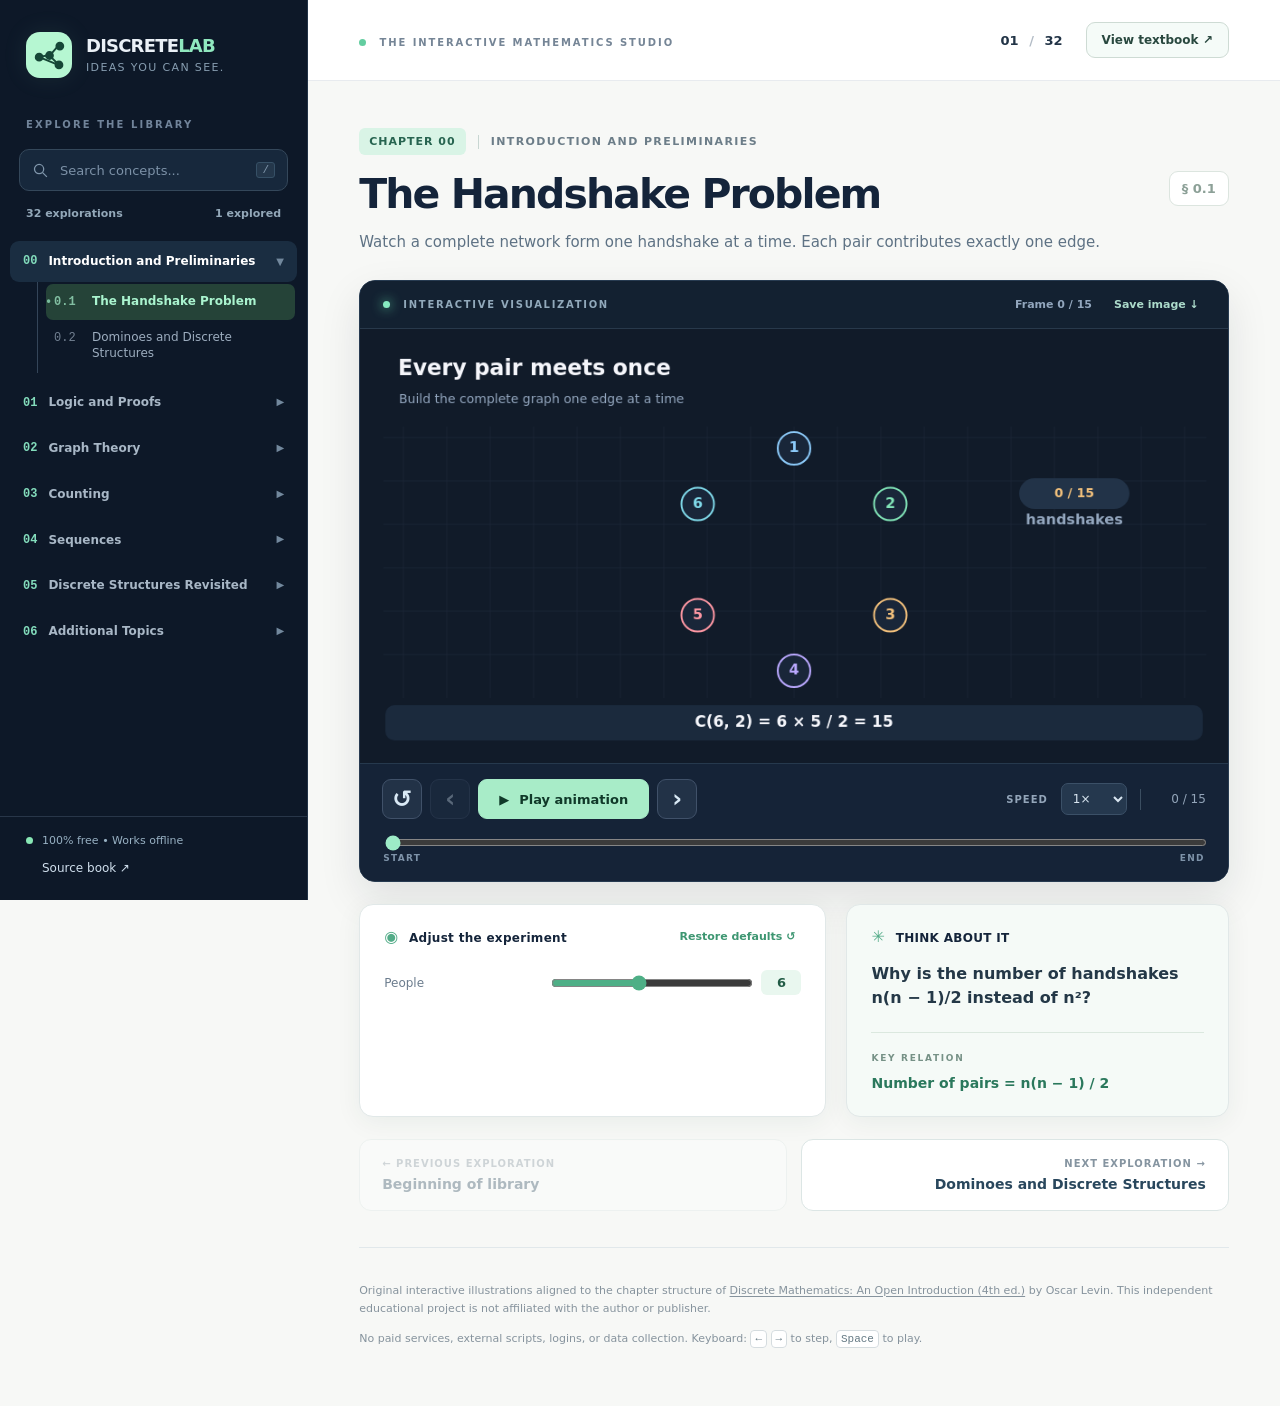
==== index.html @ d6cc2950 "Publish Discrete Visual Lab: index.html" ====
<!doctype html>
<html lang="en">
<head>
  <meta charset="utf-8">
  <meta name="viewport" content="width=device-width, initial-scale=1">
  <meta name="theme-color" content="#0e1a2b">
  <meta name="description" content="Explore 32 original, interactive discrete mathematics visualizations organized across seven chapters. No accounts, ads or subscriptions.">
  <title>Discrete Visual Lab — Interactive Discrete Mathematics</title>
  <link rel="icon" href="favicon.svg" type="image/svg+xml">
  <link rel="stylesheet" href="styles.css">
  <script defer src="data.js"></script>
  <script defer src="visualizations.js"></script>
  <script defer src="app.js"></script>
</head>
<body>
  <div class="shell">
    <aside class="sidebar" id="sidebar" aria-label="Chapter and section navigation">
      <div class="brand">
        <div class="brand-icon" aria-hidden="true"><svg viewBox="0 0 36 36"><circle cx="6" cy="20" r="4"/><circle cx="30" cy="7" r="4"/><circle cx="29" cy="29" r="4"/><circle cx="18" cy="18" r="4"/><path d="M9 19L16 18M20 16L27 8M21 21L27 27M9 21L26 28"/></svg></div>
        <div><div class="brand-main">DISCRETE<span>LAB</span></div><div class="brand-sub">Ideas you can see.</div></div>
      </div>
      <div class="sidebar-overline">EXPLORE THE LIBRARY</div>
      <label class="search-wrap"><span class="visually-hidden">Search animations</span><svg viewBox="0 0 24 24" width="17" height="17" aria-hidden="true"><circle cx="10" cy="10" r="6.5"/><path d="m15 15 6 6"/></svg><input id="search" type="search" placeholder="Search concepts..." autocomplete="off"><kbd>/</kbd></label>
      <div class="sidebar-summary"><span id="sidebarCount">32 explorations</span><span id="visitedCount">0 explored</span></div>
      <nav id="chapters" aria-label="Chapters"></nav>
      <div class="sidebar-footer"><div class="free-dot"></div><span>100% free • Works offline</span><a href="https://discrete.openmathbooks.org/dmoi4/frontmatter.html" target="_blank" rel="noopener noreferrer">Source book ↗</a></div>
    </aside>
    <div class="sidebar-dim" id="sidebarDim" hidden></div>
    <main class="main" id="main">
      <header class="topbar">
        <div class="top-left"><button class="icon-button mobile-menu" id="mobileMenu" type="button" aria-label="Open chapter menu" aria-expanded="false">☰</button><span class="top-label"><span class="tiny-indicator"></span> THE INTERACTIVE MATHEMATICS STUDIO</span></div>
        <div class="top-actions"><span class="counter" id="topCounter">01 <span>/</span> 32</span><a class="top-source" id="bookLink" href="https://discrete.openmathbooks.org/dmoi4/frontmatter.html" target="_blank" rel="noopener noreferrer">View textbook <span aria-hidden="true">↗</span></a></div>
      </header>
      <div class="page-content">
        <div class="intro-kicker"><span class="pill-accent" id="chapterPill">CHAPTER 00</span><span class="kicker-divider"></span><span id="chapterName">FOUNDATIONS</span></div>
        <div class="title-layout"><div><h1 id="lessonTitle">The Handshake Problem</h1><p class="lesson-desc" id="lessonDesc">Watch mathematics come to life.</p></div><div class="lesson-id" id="sectionBadge">§ 0.1</div></div>
        <section class="lab" aria-label="Interactive animation">
          <div class="stage-head"><div class="live-indicator"><span class="live-dot"></span> INTERACTIVE VISUALIZATION</div><div class="stage-meta"><span id="stagePosition">Frame 0 / 15</span><button type="button" class="stage-export" id="exportPng" title="Save the current diagram as a PNG image">Save image ↓</button></div></div>
          <div class="canvas-wrap"><canvas id="labCanvas" width="960" height="480" role="img" aria-label="Animated mathematical visualization">This visualization requires a browser with Canvas support.</canvas></div>
          <div class="transport">
            <div class="player-primary"><button type="button" class="player-btn secondary" id="resetBtn" aria-label="Restart animation" title="Restart">↺</button><button type="button" class="player-btn secondary" id="prevBtn" aria-label="Previous step" title="Previous step">‹</button><button type="button" class="player-btn play" id="playBtn" aria-label="Play animation">▶ <span id="playLabel">Play animation</span></button><button type="button" class="player-btn secondary" id="nextBtn" aria-label="Next step" title="Next step">›</button></div>
            <div class="transport-right"><label for="speed" class="speed-label">SPEED</label><select id="speed" aria-label="Animation speed"><option value="1600">0.5×</option><option value="900" selected>1×</option><option value="450">2×</option><option value="220">4×</option></select><span class="transport-divider"></span><span class="frame-counter" id="frameCounter">0 / 15</span></div>
          </div>
          <div class="timeline-area"><input type="range" id="timeline" min="0" max="15" value="0" step="1" aria-label="Animation frame"><div class="timeline-ends"><span>START</span><span>END</span></div></div>
        </section>
        <div class="below-grid">
          <section class="control-panel" aria-labelledby="controlsTitle"><div class="section-head"><span class="small-heading"><span aria-hidden="true">◉</span> <span id="controlsTitle">Adjust the experiment</span></span><button type="button" id="defaultBtn" class="text-button">Restore defaults ↺</button></div><div id="parameterControls" class="parameter-controls"></div><div id="noControls" class="no-controls" hidden>This exploration uses a fixed example. Use the playback controls to inspect every step.</div></section>
          <section class="insight-panel" aria-labelledby="insightTitle"><div class="section-head"><span class="small-heading" id="insightTitle"><span aria-hidden="true">✳</span> THINK ABOUT IT</span></div><p class="question" id="question">What pattern do you notice?</p><div class="formula-wrap"><span class="formula-label">KEY RELATION</span><p class="formula" id="formula"></p></div></section>
        </div>
        <div class="lesson-nav"><button id="previousLesson" class="lesson-nav-card" type="button"><span>← PREVIOUS EXPLORATION</span><strong id="previousName">—</strong></button><button id="nextLesson" class="lesson-nav-card right" type="button"><span>NEXT EXPLORATION →</span><strong id="nextName">—</strong></button></div>
        <footer class="site-footer"><p>Original interactive illustrations aligned to the chapter structure of <a href="https://discrete.openmathbooks.org/dmoi4/frontmatter.html" target="_blank" rel="noopener noreferrer">Discrete Mathematics: An Open Introduction (4th ed.)</a> by Oscar Levin. This independent educational project is not affiliated with the author or publisher.</p><p>No paid services, external scripts, logins, or data collection. Keyboard: <kbd>←</kbd> <kbd>→</kbd> to step, <kbd>Space</kbd> to play.</p></footer>
      </div>
    </main>
  </div>
  <div class="toast" role="status" aria-live="polite" id="toast"></div>
</body>
</html>
---- styles.css ----
:root{--navy:#0d1828;--navy2:#152337;--paper:#f7f8f6;--ink:#14243a;--muted:#627387;--line:#dce3e8;--mint:#69deb6;--mintdeep:#256b57;--accent:#afeed2;--card:#fff;--sb:308px}
*{box-sizing:border-box}
html{scroll-behavior:smooth}
body{margin:0;color:var(--ink);background:var(--paper);font-family:Inter,ui-sans-serif,system-ui,-apple-system,BlinkMacSystemFont,"Segoe UI",sans-serif;-webkit-font-smoothing:antialiased}
button,input,select{font:inherit}button{cursor:pointer}a{color:inherit}button:focus-visible,a:focus-visible,input:focus-visible,select:focus-visible{outline:3px solid #68b9ef;outline-offset:3px}
.visually-hidden{position:absolute;clip:rect(0,0,0,0);height:1px;width:1px;overflow:hidden;white-space:nowrap}
.shell{min-height:100vh}
.sidebar{position:fixed;z-index:20;inset:0 auto 0 0;width:var(--sb);background:var(--navy);color:#eaf0f6;display:flex;flex-direction:column;border-right:1px solid #223347}
.brand{display:flex;align-items:center;gap:14px;padding:32px 26px 32px}
.brand-icon{background:#b6f7d2;border-radius:14px;width:46px;height:46px;display:grid;place-items:center;box-shadow:0 0 26px #8bd9aa18}
.brand-icon svg{width:31px;fill:#164737;stroke:#164737;stroke-width:2.2;stroke-linecap:round}
.brand-main{font-size:18px;font-weight:850;letter-spacing:-.8px;line-height:1.1}.brand-main span{color:#90e8bf}.brand-sub{font-size:11px;letter-spacing:1.35px;text-transform:uppercase;color:#879db0;margin-top:6px}
.sidebar-overline{padding:9px 26px;color:#71849a;letter-spacing:2.1px;font-size:10px;font-weight:800}
.search-wrap{margin:10px 19px 15px;min-height:42px;border:1px solid #34475a;background:#17283c;border-radius:10px;display:flex;align-items:center;gap:9px;padding:0 12px;color:#8197ac}
.search-wrap svg{fill:none;stroke:currentColor;stroke-width:1.8;flex:none}.search-wrap input{background:transparent;border:0;color:white;min-width:0;width:100%;font-size:13px;outline:0}.search-wrap input::placeholder{color:#7c91a7}.search-wrap kbd{background:#24374b;border:1px solid #365066;border-radius:3px;font-size:11px;padding:1px 5px}
.sidebar-summary{padding:1px 26px 16px;font-size:11px;font-weight:650;color:#93a8b9;display:flex;justify-content:space-between}
#chapters{flex:1;overflow-y:auto;min-height:0;padding:3px 10px 24px;scrollbar-width:thin;scrollbar-color:#425368 transparent}
.chapter-nav{margin:2px 0 5px}.chapter-toggle{display:flex;gap:11px;align-items:center;width:100%;background:none;color:#a8b7c6;border:0;text-align:left;padding:12px 13px;border-radius:9px;font-weight:670;font-size:12px;transition:background .2s}
.chapter-toggle:hover,.chapter-toggle.active{background:#1a2d41;color:white}.chapter-index{font-family:ui-monospace,SFMono-Regular,Menlo,Consolas,monospace;color:#83dcbc;font-size:12px;font-weight:750}
.chapter-name{flex:1;line-height:1.4}.chapter-chevron{color:#72889d;font-size:10px;transform:rotate(-90deg);transition:transform .2s}.chapter-nav.expanded .chapter-chevron{transform:rotate(0deg)}
.section-links{display:none;margin:0 2px 9px 27px;padding:2px 0 2px 8px;border-left:1px solid #344559}.chapter-nav.expanded .section-links{display:block}
.section-link{display:flex;align-items:baseline;gap:11px;width:100%;padding:9px 8px;color:#9dadbf;border:0;background:none;text-align:left;border-radius:7px;font-size:12px;line-height:1.4;transition:background .15s,color .15s}.section-link:hover{background:#172d40;color:white}.section-link.current{background:#254338;color:#aaf4cf;font-weight:700}.section-num{flex:none;min-width:27px;opacity:.7;font-family:ui-monospace,monospace}.section-link.visited .section-num:before{content:'•';color:#9cf0c9;position:absolute;transform:translate(-9px,0)}
.search-empty{padding:16px;color:#8fa6b8;font-size:13px}
.sidebar-footer{padding:17px 26px 25px;border-top:1px solid #283649;display:grid;grid-template-columns:8px auto;gap:7px 8px;color:#98b1c3;font-size:11px}.free-dot{height:7px;width:7px;border-radius:50%;background:#88e7b5;align-self:center}.sidebar-footer a{grid-column:2;color:#d0dfed;font-size:12px;text-decoration:none;margin-top:7px}.sidebar-footer a:hover{text-decoration:underline}
.main{margin-left:var(--sb);min-height:100vh}.topbar{height:81px;background:#fff;border-bottom:1px solid #e8ebef;padding:0 clamp(26px,4vw,65px);display:flex;justify-content:space-between;align-items:center;gap:18px}.top-label{color:#758596;font-weight:790;letter-spacing:1.9px;font-size:10px;white-space:nowrap}.tiny-indicator{display:inline-block;width:7px;height:7px;border-radius:50%;background:#63cda0;margin-right:8px}.top-actions{display:flex;align-items:center;gap:23px}.counter{font-size:13px;font-weight:800;color:#223447;font-variant-numeric:tabular-nums}.counter span{color:#b3bcc6;margin:0 6px}.top-source{color:#29483f;border:1px solid #cedbd4;background:#f5fbf8;border-radius:9px;padding:10px 15px;font-weight:650;font-size:12px;text-decoration:none;white-space:nowrap}.top-source:hover{background:#e4f7eb}.mobile-menu{display:none}
.page-content{max-width:1360px;margin:auto;padding:47px clamp(26px,4vw,65px) 46px}.intro-kicker{display:flex;align-items:center;gap:12px;color:#6c7d88;font-size:11px;font-weight:770;letter-spacing:1.4px;text-transform:uppercase}.pill-accent{background:#d9f4e6;color:#276450;border-radius:6px;padding:7px 10px;letter-spacing:1px}.kicker-divider{height:14px;width:1px;background:#c8d6d2}.title-layout{display:flex;align-items:flex-start;justify-content:space-between;gap:10px;margin-top:16px;margin-bottom:26px}h1{font-size:clamp(29px,3.2vw,49px);letter-spacing:-1.9px;line-height:1.14;margin:0 0 12px;font-weight:830}.lesson-desc{color:#5e7284;margin:0;line-height:1.65;font-size:15px;max-width:790px}.lesson-id{color:#8ca097;border:1px solid #dce5df;background:white;padding:9px 12px;border-radius:9px;white-space:nowrap;font-weight:750;font-size:13px}
.lab{background:#111b29;border-radius:16px;box-shadow:0 16px 42px #10192c1a;overflow:hidden;border:1px solid #273b51}.stage-head{height:48px;padding:0 23px;display:flex;justify-content:space-between;align-items:center;background:#132131;border-bottom:1px solid #28394b}.live-indicator{color:#91a9bb;font-weight:780;font-size:10px;letter-spacing:1.7px}.live-dot{display:inline-block;background:#86eac0;width:7px;height:7px;border-radius:100%;margin-right:8px;box-shadow:0 0 12px #68e3b2}.stage-meta{display:flex;align-items:center;gap:16px;color:#92a6bd;font-size:11px;font-weight:680}.stage-export{color:#acdbcb;background:transparent;border:0;padding:6px}.stage-export:hover{color:white}.canvas-wrap{background:#111b29;position:relative;aspect-ratio:2/1;min-height:220px}.canvas-wrap canvas{display:block;width:100%;height:100%;object-fit:contain}
.transport{background:#152337;border-top:1px solid #26394d;display:flex;align-items:center;justify-content:space-between;gap:12px;padding:15px 22px 9px}.player-primary{display:flex;align-items:center;gap:8px}.player-btn{border:1px solid #405169;background:#223247;color:#d9e9f5;border-radius:9px;display:inline-flex;justify-content:center;align-items:center;font-weight:750;transition:background .15s;white-space:nowrap}.player-btn.secondary{font-size:24px;width:40px;height:40px}.player-btn.secondary:hover{background:#324963}.player-btn:disabled{opacity:.35;cursor:not-allowed}.player-btn.play{height:40px;padding:0 20px;background:#a8ecc8;color:#103929;border-color:#a8ecc8;font-size:13px;gap:10px}.player-btn.play:hover{background:#cbfadd}.transport-right{display:flex;align-items:center;gap:13px;color:#93a5b9}.speed-label{font-size:10px;font-weight:800;letter-spacing:1px}.transport-right select{background:#25384e;color:#d8e5f0;border:1px solid #3b5067;border-radius:7px;padding:7px;font-size:12px}.transport-divider{width:1px;height:21px;background:#3b4e61}.frame-counter{min-width:52px;text-align:right;font-size:12px;font-variant-numeric:tabular-nums}
.timeline-area{background:#152337;padding:9px 23px 18px}.timeline-area input{width:100%;height:7px;display:block;accent-color:#9debc7;cursor:pointer}.timeline-ends{display:flex;justify-content:space-between;color:#7e93a9;font-weight:800;letter-spacing:1.3px;font-size:9px;margin-top:7px}
.below-grid{display:grid;grid-template-columns:minmax(0,1.1fr) minmax(290px,.9fr);gap:20px;margin-top:22px}.control-panel,.insight-panel{border:1px solid #e1e8e8;border-radius:14px;background:white;padding:22px 24px;min-height:196px;box-shadow:0 5px 26px #173b2810}.section-head{display:flex;align-items:center;justify-content:space-between;gap:12px;margin-bottom:24px}.small-heading{font-size:12px;font-weight:800;letter-spacing:.3px}.small-heading>span:first-child{color:#53ac88;margin-right:6px;font-size:16px}.text-button{border:0;background:transparent;color:#3d9671;font-size:11px;font-weight:750;white-space:nowrap}.text-button:hover{text-decoration:underline}.parameter-controls{display:grid;gap:14px}.param-row{display:grid;grid-template-columns:155px minmax(0,1fr) 40px;align-items:center;gap:10px;font-size:12px;color:#6b7c8d}.param-row input{width:100%;accent-color:#4eaf86;cursor:pointer}.param-value{font-size:13px;text-align:center;font-weight:800;color:#215b45;background:#e9f7ef;border-radius:6px;padding:5px 4px;font-variant-numeric:tabular-nums}.no-controls{font-size:13px;color:#667d90;line-height:1.7}.insight-panel{background:#f5faf7}.insight-panel .section-head{margin-bottom:16px}.question{font-size:16px;font-weight:680;color:#243847;line-height:1.48;margin:0 0 22px}.formula-wrap{border-top:1px solid #dbe8df;padding-top:13px}.formula-label{font-size:9px;letter-spacing:1.7px;color:#769186;font-weight:800}.formula{font-size:14px;color:#2a785c;font-weight:760;margin:8px 0 0;line-height:1.5;overflow-wrap:anywhere}
.lesson-nav{display:flex;justify-content:space-between;gap:14px;margin-top:22px}.lesson-nav-card{flex:1;min-width:0;border:1px solid #dce6e5;background:white;border-radius:12px;text-align:left;padding:18px 22px;display:flex;flex-direction:column;gap:7px}.lesson-nav-card:hover{border-color:#8ecbad;background:#f6fcf9}.lesson-nav-card.right{text-align:right;align-items:flex-end}.lesson-nav-card span{color:#8594a0;letter-spacing:1px;font-weight:760;font-size:10px}.lesson-nav-card strong{color:#29475d;font-size:14px}.lesson-nav-card:disabled{opacity:.35;cursor:default}
.site-footer{border-top:1px solid #e1e8eb;margin-top:36px;padding-top:23px;font-size:11px;color:#86939d;line-height:1.7}.site-footer a{text-underline-offset:2px}.site-footer kbd{border:1px solid #d5dcdf;border-radius:4px;background:white;padding:2px 4px;color:#657a84}
.toast{position:fixed;z-index:200;bottom:23px;right:23px;background:#143a30;color:#f5fff8;padding:13px 19px;border-radius:10px;font-size:13px;box-shadow:0 10px 38px #08172544;transform:translateY(80px);opacity:0;pointer-events:none;transition:transform .2s,opacity .2s}.toast.show{transform:translateY(0);opacity:1}
@media(max-width:1150px){:root{--sb:275px}.page-content{padding-left:27px;padding-right:27px}.below-grid{grid-template-columns:1fr}.param-row{grid-template-columns:170px minmax(0,1fr) 44px}}
@media(max-width:820px){.sidebar{width:min(316px,86vw);transform:translateX(-102%);transition:transform .2s;box-shadow:12px 0 50px #07132633}.sidebar.open{transform:translateX(0)}.sidebar-dim:not([hidden]){display:block;position:fixed;inset:0;background:#07132688;z-index:19}.main{margin-left:0}.mobile-menu{display:inline-flex;background:white;border:1px solid #d5e1dc;border-radius:7px;align-items:center;justify-content:center;min-width:36px;min-height:36px;font-size:18px}.top-left{display:flex;align-items:center;gap:14px}.topbar{height:68px;padding:0 24px}.page-content{padding-top:35px}.top-label{font-size:9px}}
@media(max-width:560px){.top-label{display:none}.topbar{padding:0 18px}.top-actions{gap:9px}.top-source{font-size:11px;padding:8px 9px}.page-content{padding:26px 13px}.lesson-id{font-size:11px}.title-layout{margin-bottom:20px}h1{letter-spacing:-1.15px;font-size:32px}.lesson-desc{font-size:13px}.lab{border-radius:10px}.stage-head{padding:0 11px}.live-indicator{font-size:8px;letter-spacing:.7px}.stage-meta{gap:3px;font-size:9px}.stage-export{font-size:9px}.canvas-wrap{min-height:0}.transport{padding:11px;flex-wrap:wrap}.player-primary{gap:5px}.player-btn.secondary{width:36px;height:36px}.player-btn.play{height:36px;padding:0 9px;font-size:11px}.transport-right{gap:6px}.speed-label{display:none}.transport-divider{display:none}.timeline-area{padding:8px 14px 16px}.below-grid{gap:13px;margin-top:15px}.control-panel,.insight-panel{padding:18px;min-height:0}.param-row{grid-template-columns:112px minmax(0,1fr) 40px;gap:7px;font-size:11px}.lesson-nav-card{padding:14px}.lesson-nav-card strong{font-size:11px}.site-footer{margin-top:25px}.toast{left:14px;right:14px}}
@media(prefers-reduced-motion:reduce){html{scroll-behavior:auto}*,*:before,*:after{transition:none!important}}
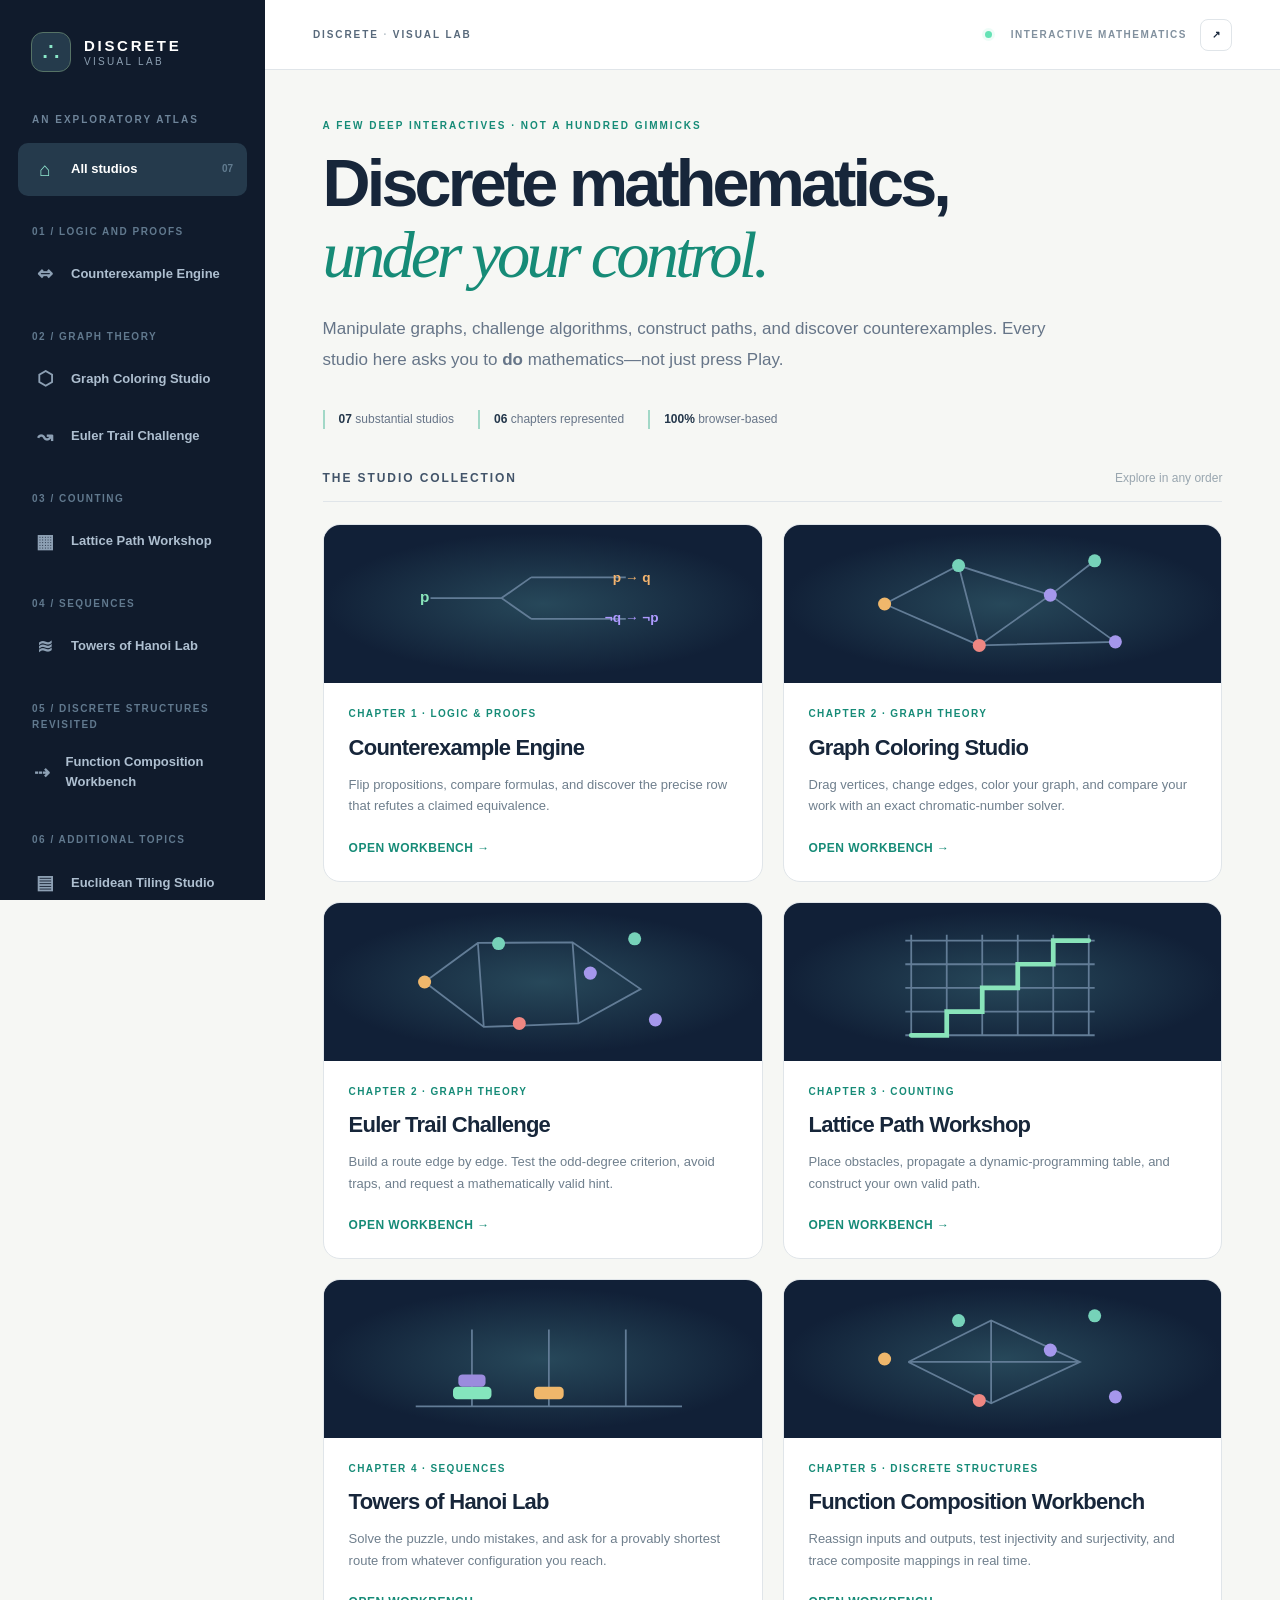
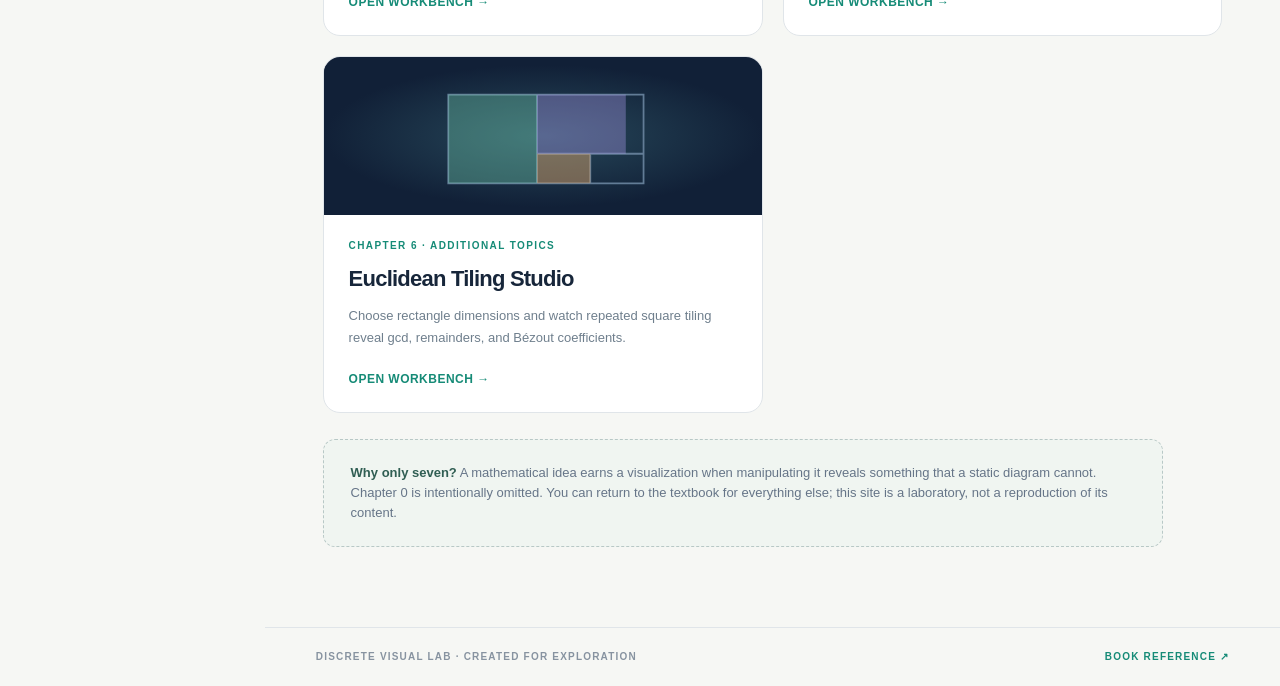
==== commit d4bd56c7: "Redesign Discrete Visual Lab: index.html" ====
--- a/index.html
+++ b/index.html
@@ -1,57 +1,28 @@
 <!doctype html>
 <html lang="en">
 <head>
-  <meta charset="utf-8">
-  <meta name="viewport" content="width=device-width, initial-scale=1">
-  <meta name="theme-color" content="#0e1a2b">
-  <meta name="description" content="Explore 32 original, interactive discrete mathematics visualizations organized across seven chapters. No accounts, ads or subscriptions.">
-  <title>Discrete Visual Lab — Interactive Discrete Mathematics</title>
-  <link rel="icon" href="favicon.svg" type="image/svg+xml">
-  <link rel="stylesheet" href="styles.css">
-  <script defer src="data.js"></script>
-  <script defer src="visualizations.js"></script>
-  <script defer src="app.js"></script>
+<meta charset="utf-8">
+<meta name="viewport" content="width=device-width,initial-scale=1">
+<meta name="theme-color" content="#0e1626">
+<meta name="description" content="Seven genuinely interactive discrete mathematics studios: explore, manipulate, test conjectures, and solve mathematical challenges.">
+<title>Discrete Visual Lab · Interactive Mathematical Studios</title>
+<link rel="stylesheet" href="styles.css">
 </head>
 <body>
-  <div class="shell">
-    <aside class="sidebar" id="sidebar" aria-label="Chapter and section navigation">
-      <div class="brand">
-        <div class="brand-icon" aria-hidden="true"><svg viewBox="0 0 36 36"><circle cx="6" cy="20" r="4"/><circle cx="30" cy="7" r="4"/><circle cx="29" cy="29" r="4"/><circle cx="18" cy="18" r="4"/><path d="M9 19L16 18M20 16L27 8M21 21L27 27M9 21L26 28"/></svg></div>
-        <div><div class="brand-main">DISCRETE<span>LAB</span></div><div class="brand-sub">Ideas you can see.</div></div>
-      </div>
-      <div class="sidebar-overline">EXPLORE THE LIBRARY</div>
-      <label class="search-wrap"><span class="visually-hidden">Search animations</span><svg viewBox="0 0 24 24" width="17" height="17" aria-hidden="true"><circle cx="10" cy="10" r="6.5"/><path d="m15 15 6 6"/></svg><input id="search" type="search" placeholder="Search concepts..." autocomplete="off"><kbd>/</kbd></label>
-      <div class="sidebar-summary"><span id="sidebarCount">32 explorations</span><span id="visitedCount">0 explored</span></div>
-      <nav id="chapters" aria-label="Chapters"></nav>
-      <div class="sidebar-footer"><div class="free-dot"></div><span>100% free • Works offline</span><a href="https://discrete.openmathbooks.org/dmoi4/frontmatter.html" target="_blank" rel="noopener noreferrer">Source book ↗</a></div>
-    </aside>
-    <div class="sidebar-dim" id="sidebarDim" hidden></div>
-    <main class="main" id="main">
-      <header class="topbar">
-        <div class="top-left"><button class="icon-button mobile-menu" id="mobileMenu" type="button" aria-label="Open chapter menu" aria-expanded="false">☰</button><span class="top-label"><span class="tiny-indicator"></span> THE INTERACTIVE MATHEMATICS STUDIO</span></div>
-        <div class="top-actions"><span class="counter" id="topCounter">01 <span>/</span> 32</span><a class="top-source" id="bookLink" href="https://discrete.openmathbooks.org/dmoi4/frontmatter.html" target="_blank" rel="noopener noreferrer">View textbook <span aria-hidden="true">↗</span></a></div>
-      </header>
-      <div class="page-content">
-        <div class="intro-kicker"><span class="pill-accent" id="chapterPill">CHAPTER 00</span><span class="kicker-divider"></span><span id="chapterName">FOUNDATIONS</span></div>
-        <div class="title-layout"><div><h1 id="lessonTitle">The Handshake Problem</h1><p class="lesson-desc" id="lessonDesc">Watch mathematics come to life.</p></div><div class="lesson-id" id="sectionBadge">§ 0.1</div></div>
-        <section class="lab" aria-label="Interactive animation">
-          <div class="stage-head"><div class="live-indicator"><span class="live-dot"></span> INTERACTIVE VISUALIZATION</div><div class="stage-meta"><span id="stagePosition">Frame 0 / 15</span><button type="button" class="stage-export" id="exportPng" title="Save the current diagram as a PNG image">Save image ↓</button></div></div>
-          <div class="canvas-wrap"><canvas id="labCanvas" width="960" height="480" role="img" aria-label="Animated mathematical visualization">This visualization requires a browser with Canvas support.</canvas></div>
-          <div class="transport">
-            <div class="player-primary"><button type="button" class="player-btn secondary" id="resetBtn" aria-label="Restart animation" title="Restart">↺</button><button type="button" class="player-btn secondary" id="prevBtn" aria-label="Previous step" title="Previous step">‹</button><button type="button" class="player-btn play" id="playBtn" aria-label="Play animation">▶ <span id="playLabel">Play animation</span></button><button type="button" class="player-btn secondary" id="nextBtn" aria-label="Next step" title="Next step">›</button></div>
-            <div class="transport-right"><label for="speed" class="speed-label">SPEED</label><select id="speed" aria-label="Animation speed"><option value="1600">0.5×</option><option value="900" selected>1×</option><option value="450">2×</option><option value="220">4×</option></select><span class="transport-divider"></span><span class="frame-counter" id="frameCounter">0 / 15</span></div>
-          </div>
-          <div class="timeline-area"><input type="range" id="timeline" min="0" max="15" value="0" step="1" aria-label="Animation frame"><div class="timeline-ends"><span>START</span><span>END</span></div></div>
-        </section>
-        <div class="below-grid">
-          <section class="control-panel" aria-labelledby="controlsTitle"><div class="section-head"><span class="small-heading"><span aria-hidden="true">◉</span> <span id="controlsTitle">Adjust the experiment</span></span><button type="button" id="defaultBtn" class="text-button">Restore defaults ↺</button></div><div id="parameterControls" class="parameter-controls"></div><div id="noControls" class="no-controls" hidden>This exploration uses a fixed example. Use the playback controls to inspect every step.</div></section>
-          <section class="insight-panel" aria-labelledby="insightTitle"><div class="section-head"><span class="small-heading" id="insightTitle"><span aria-hidden="true">✳</span> THINK ABOUT IT</span></div><p class="question" id="question">What pattern do you notice?</p><div class="formula-wrap"><span class="formula-label">KEY RELATION</span><p class="formula" id="formula"></p></div></section>
-        </div>
-        <div class="lesson-nav"><button id="previousLesson" class="lesson-nav-card" type="button"><span>← PREVIOUS EXPLORATION</span><strong id="previousName">—</strong></button><button id="nextLesson" class="lesson-nav-card right" type="button"><span>NEXT EXPLORATION →</span><strong id="nextName">—</strong></button></div>
-        <footer class="site-footer"><p>Original interactive illustrations aligned to the chapter structure of <a href="https://discrete.openmathbooks.org/dmoi4/frontmatter.html" target="_blank" rel="noopener noreferrer">Discrete Mathematics: An Open Introduction (4th ed.)</a> by Oscar Levin. This independent educational project is not affiliated with the author or publisher.</p><p>No paid services, external scripts, logins, or data collection. Keyboard: <kbd>←</kbd> <kbd>→</kbd> to step, <kbd>Space</kbd> to play.</p></footer>
-      </div>
-    </main>
+<div class="shell">
+  <aside class="sidebar" id="sidebar">
+    <a class="brand" href="#home" aria-label="Discrete Visual Lab home"><span class="brand-mark">∴</span><span><strong>DISCRETE</strong><small>VISUAL LAB</small></span></a>
+    <div class="side-overline">AN EXPLORATORY ATLAS</div>
+    <nav id="navigation" aria-label="Mathematics studios"></nav>
+    <div class="sidebar-bottom"><span class="status-pip"></span> No accounts. No libraries. Free forever.<p>Concepts aligned with <a href="https://discrete.openmathbooks.org/dmoi4/frontmatter.html" target="_blank" rel="noopener">Discrete Mathematics: An Open Introduction</a>, 4th ed., by Oscar Levin.</p></div>
+  </aside>
+  <div class="shade" id="shade"></div>
+  <div class="main-wrap">
+    <header class="topbar"><button class="mobile-toggle" id="mobileToggle" aria-label="Open navigation">☰</button><span class="topbar-brand">DISCRETE <span>·</span> VISUAL LAB</span><span class="topbar-right"><span class="live-dot"></span> INTERACTIVE MATHEMATICS <button class="icon-button" id="homeBtn" title="All studios" aria-label="All studios">↗</button></span></header>
+    <main id="content" tabindex="-1"></main>
+    <footer class="footer"><span>DISCRETE VISUAL LAB · CREATED FOR EXPLORATION</span><a href="https://discrete.openmathbooks.org/dmoi4/frontmatter.html" target="_blank" rel="noopener">BOOK REFERENCE ↗</a></footer>
   </div>
-  <div class="toast" role="status" aria-live="polite" id="toast"></div>
+</div>
+<script defer src="app.js"></script>
 </body>
 </html>
--- a/styles.css
+++ b/styles.css
@@ -1,40 +1,2 @@
-
-:root{--navy:#0d1828;--navy2:#152337;--paper:#f7f8f6;--ink:#14243a;--muted:#627387;--line:#dce3e8;--mint:#69deb6;--mintdeep:#256b57;--accent:#afeed2;--card:#fff;--sb:308px}
-*{box-sizing:border-box}
-html{scroll-behavior:smooth}
-body{margin:0;color:var(--ink);background:var(--paper);font-family:Inter,ui-sans-serif,system-ui,-apple-system,BlinkMacSystemFont,"Segoe UI",sans-serif;-webkit-font-smoothing:antialiased}
-button,input,select{font:inherit}button{cursor:pointer}a{color:inherit}button:focus-visible,a:focus-visible,input:focus-visible,select:focus-visible{outline:3px solid #68b9ef;outline-offset:3px}
-.visually-hidden{position:absolute;clip:rect(0,0,0,0);height:1px;width:1px;overflow:hidden;white-space:nowrap}
-.shell{min-height:100vh}
-.sidebar{position:fixed;z-index:20;inset:0 auto 0 0;width:var(--sb);background:var(--navy);color:#eaf0f6;display:flex;flex-direction:column;border-right:1px solid #223347}
-.brand{display:flex;align-items:center;gap:14px;padding:32px 26px 32px}
-.brand-icon{background:#b6f7d2;border-radius:14px;width:46px;height:46px;display:grid;place-items:center;box-shadow:0 0 26px #8bd9aa18}
-.brand-icon svg{width:31px;fill:#164737;stroke:#164737;stroke-width:2.2;stroke-linecap:round}
-.brand-main{font-size:18px;font-weight:850;letter-spacing:-.8px;line-height:1.1}.brand-main span{color:#90e8bf}.brand-sub{font-size:11px;letter-spacing:1.35px;text-transform:uppercase;color:#879db0;margin-top:6px}
-.sidebar-overline{padding:9px 26px;color:#71849a;letter-spacing:2.1px;font-size:10px;font-weight:800}
-.search-wrap{margin:10px 19px 15px;min-height:42px;border:1px solid #34475a;background:#17283c;border-radius:10px;display:flex;align-items:center;gap:9px;padding:0 12px;color:#8197ac}
-.search-wrap svg{fill:none;stroke:currentColor;stroke-width:1.8;flex:none}.search-wrap input{background:transparent;border:0;color:white;min-width:0;width:100%;font-size:13px;outline:0}.search-wrap input::placeholder{color:#7c91a7}.search-wrap kbd{background:#24374b;border:1px solid #365066;border-radius:3px;font-size:11px;padding:1px 5px}
-.sidebar-summary{padding:1px 26px 16px;font-size:11px;font-weight:650;color:#93a8b9;display:flex;justify-content:space-between}
-#chapters{flex:1;overflow-y:auto;min-height:0;padding:3px 10px 24px;scrollbar-width:thin;scrollbar-color:#425368 transparent}
-.chapter-nav{margin:2px 0 5px}.chapter-toggle{display:flex;gap:11px;align-items:center;width:100%;background:none;color:#a8b7c6;border:0;text-align:left;padding:12px 13px;border-radius:9px;font-weight:670;font-size:12px;transition:background .2s}
-.chapter-toggle:hover,.chapter-toggle.active{background:#1a2d41;color:white}.chapter-index{font-family:ui-monospace,SFMono-Regular,Menlo,Consolas,monospace;color:#83dcbc;font-size:12px;font-weight:750}
-.chapter-name{flex:1;line-height:1.4}.chapter-chevron{color:#72889d;font-size:10px;transform:rotate(-90deg);transition:transform .2s}.chapter-nav.expanded .chapter-chevron{transform:rotate(0deg)}
-.section-links{display:none;margin:0 2px 9px 27px;padding:2px 0 2px 8px;border-left:1px solid #344559}.chapter-nav.expanded .section-links{display:block}
-.section-link{display:flex;align-items:baseline;gap:11px;width:100%;padding:9px 8px;color:#9dadbf;border:0;background:none;text-align:left;border-radius:7px;font-size:12px;line-height:1.4;transition:background .15s,color .15s}.section-link:hover{background:#172d40;color:white}.section-link.current{background:#254338;color:#aaf4cf;font-weight:700}.section-num{flex:none;min-width:27px;opacity:.7;font-family:ui-monospace,monospace}.section-link.visited .section-num:before{content:'•';color:#9cf0c9;position:absolute;transform:translate(-9px,0)}
-.search-empty{padding:16px;color:#8fa6b8;font-size:13px}
-.sidebar-footer{padding:17px 26px 25px;border-top:1px solid #283649;display:grid;grid-template-columns:8px auto;gap:7px 8px;color:#98b1c3;font-size:11px}.free-dot{height:7px;width:7px;border-radius:50%;background:#88e7b5;align-self:center}.sidebar-footer a{grid-column:2;color:#d0dfed;font-size:12px;text-decoration:none;margin-top:7px}.sidebar-footer a:hover{text-decoration:underline}
-.main{margin-left:var(--sb);min-height:100vh}.topbar{height:81px;background:#fff;border-bottom:1px solid #e8ebef;padding:0 clamp(26px,4vw,65px);display:flex;justify-content:space-between;align-items:center;gap:18px}.top-label{color:#758596;font-weight:790;letter-spacing:1.9px;font-size:10px;white-space:nowrap}.tiny-indicator{display:inline-block;width:7px;height:7px;border-radius:50%;background:#63cda0;margin-right:8px}.top-actions{display:flex;align-items:center;gap:23px}.counter{font-size:13px;font-weight:800;color:#223447;font-variant-numeric:tabular-nums}.counter span{color:#b3bcc6;margin:0 6px}.top-source{color:#29483f;border:1px solid #cedbd4;background:#f5fbf8;border-radius:9px;padding:10px 15px;font-weight:650;font-size:12px;text-decoration:none;white-space:nowrap}.top-source:hover{background:#e4f7eb}.mobile-menu{display:none}
-.page-content{max-width:1360px;margin:auto;padding:47px clamp(26px,4vw,65px) 46px}.intro-kicker{display:flex;align-items:center;gap:12px;color:#6c7d88;font-size:11px;font-weight:770;letter-spacing:1.4px;text-transform:uppercase}.pill-accent{background:#d9f4e6;color:#276450;border-radius:6px;padding:7px 10px;letter-spacing:1px}.kicker-divider{height:14px;width:1px;background:#c8d6d2}.title-layout{display:flex;align-items:flex-start;justify-content:space-between;gap:10px;margin-top:16px;margin-bottom:26px}h1{font-size:clamp(29px,3.2vw,49px);letter-spacing:-1.9px;line-height:1.14;margin:0 0 12px;font-weight:830}.lesson-desc{color:#5e7284;margin:0;line-height:1.65;font-size:15px;max-width:790px}.lesson-id{color:#8ca097;border:1px solid #dce5df;background:white;padding:9px 12px;border-radius:9px;white-space:nowrap;font-weight:750;font-size:13px}
-.lab{background:#111b29;border-radius:16px;box-shadow:0 16px 42px #10192c1a;overflow:hidden;border:1px solid #273b51}.stage-head{height:48px;padding:0 23px;display:flex;justify-content:space-between;align-items:center;background:#132131;border-bottom:1px solid #28394b}.live-indicator{color:#91a9bb;font-weight:780;font-size:10px;letter-spacing:1.7px}.live-dot{display:inline-block;background:#86eac0;width:7px;height:7px;border-radius:100%;margin-right:8px;box-shadow:0 0 12px #68e3b2}.stage-meta{display:flex;align-items:center;gap:16px;color:#92a6bd;font-size:11px;font-weight:680}.stage-export{color:#acdbcb;background:transparent;border:0;padding:6px}.stage-export:hover{color:white}.canvas-wrap{background:#111b29;position:relative;aspect-ratio:2/1;min-height:220px}.canvas-wrap canvas{display:block;width:100%;height:100%;object-fit:contain}
-.transport{background:#152337;border-top:1px solid #26394d;display:flex;align-items:center;justify-content:space-between;gap:12px;padding:15px 22px 9px}.player-primary{display:flex;align-items:center;gap:8px}.player-btn{border:1px solid #405169;background:#223247;color:#d9e9f5;border-radius:9px;display:inline-flex;justify-content:center;align-items:center;font-weight:750;transition:background .15s;white-space:nowrap}.player-btn.secondary{font-size:24px;width:40px;height:40px}.player-btn.secondary:hover{background:#324963}.player-btn:disabled{opacity:.35;cursor:not-allowed}.player-btn.play{height:40px;padding:0 20px;background:#a8ecc8;color:#103929;border-color:#a8ecc8;font-size:13px;gap:10px}.player-btn.play:hover{background:#cbfadd}.transport-right{display:flex;align-items:center;gap:13px;color:#93a5b9}.speed-label{font-size:10px;font-weight:800;letter-spacing:1px}.transport-right select{background:#25384e;color:#d8e5f0;border:1px solid #3b5067;border-radius:7px;padding:7px;font-size:12px}.transport-divider{width:1px;height:21px;background:#3b4e61}.frame-counter{min-width:52px;text-align:right;font-size:12px;font-variant-numeric:tabular-nums}
-.timeline-area{background:#152337;padding:9px 23px 18px}.timeline-area input{width:100%;height:7px;display:block;accent-color:#9debc7;cursor:pointer}.timeline-ends{display:flex;justify-content:space-between;color:#7e93a9;font-weight:800;letter-spacing:1.3px;font-size:9px;margin-top:7px}
-.below-grid{display:grid;grid-template-columns:minmax(0,1.1fr) minmax(290px,.9fr);gap:20px;margin-top:22px}.control-panel,.insight-panel{border:1px solid #e1e8e8;border-radius:14px;background:white;padding:22px 24px;min-height:196px;box-shadow:0 5px 26px #173b2810}.section-head{display:flex;align-items:center;justify-content:space-between;gap:12px;margin-bottom:24px}.small-heading{font-size:12px;font-weight:800;letter-spacing:.3px}.small-heading>span:first-child{color:#53ac88;margin-right:6px;font-size:16px}.text-button{border:0;background:transparent;color:#3d9671;font-size:11px;font-weight:750;white-space:nowrap}.text-button:hover{text-decoration:underline}.parameter-controls{display:grid;gap:14px}.param-row{display:grid;grid-template-columns:155px minmax(0,1fr) 40px;align-items:center;gap:10px;font-size:12px;color:#6b7c8d}.param-row input{width:100%;accent-color:#4eaf86;cursor:pointer}.param-value{font-size:13px;text-align:center;font-weight:800;color:#215b45;background:#e9f7ef;border-radius:6px;padding:5px 4px;font-variant-numeric:tabular-nums}.no-controls{font-size:13px;color:#667d90;line-height:1.7}.insight-panel{background:#f5faf7}.insight-panel .section-head{margin-bottom:16px}.question{font-size:16px;font-weight:680;color:#243847;line-height:1.48;margin:0 0 22px}.formula-wrap{border-top:1px solid #dbe8df;padding-top:13px}.formula-label{font-size:9px;letter-spacing:1.7px;color:#769186;font-weight:800}.formula{font-size:14px;color:#2a785c;font-weight:760;margin:8px 0 0;line-height:1.5;overflow-wrap:anywhere}
-.lesson-nav{display:flex;justify-content:space-between;gap:14px;margin-top:22px}.lesson-nav-card{flex:1;min-width:0;border:1px solid #dce6e5;background:white;border-radius:12px;text-align:left;padding:18px 22px;display:flex;flex-direction:column;gap:7px}.lesson-nav-card:hover{border-color:#8ecbad;background:#f6fcf9}.lesson-nav-card.right{text-align:right;align-items:flex-end}.lesson-nav-card span{color:#8594a0;letter-spacing:1px;font-weight:760;font-size:10px}.lesson-nav-card strong{color:#29475d;font-size:14px}.lesson-nav-card:disabled{opacity:.35;cursor:default}
-.site-footer{border-top:1px solid #e1e8eb;margin-top:36px;padding-top:23px;font-size:11px;color:#86939d;line-height:1.7}.site-footer a{text-underline-offset:2px}.site-footer kbd{border:1px solid #d5dcdf;border-radius:4px;background:white;padding:2px 4px;color:#657a84}
-.toast{position:fixed;z-index:200;bottom:23px;right:23px;background:#143a30;color:#f5fff8;padding:13px 19px;border-radius:10px;font-size:13px;box-shadow:0 10px 38px #08172544;transform:translateY(80px);opacity:0;pointer-events:none;transition:transform .2s,opacity .2s}.toast.show{transform:translateY(0);opacity:1}
-@media(max-width:1150px){:root{--sb:275px}.page-content{padding-left:27px;padding-right:27px}.below-grid{grid-template-columns:1fr}.param-row{grid-template-columns:170px minmax(0,1fr) 44px}}
-@media(max-width:820px){.sidebar{width:min(316px,86vw);transform:translateX(-102%);transition:transform .2s;box-shadow:12px 0 50px #07132633}.sidebar.open{transform:translateX(0)}.sidebar-dim:not([hidden]){display:block;position:fixed;inset:0;background:#07132688;z-index:19}.main{margin-left:0}.mobile-menu{display:inline-flex;background:white;border:1px solid #d5e1dc;border-radius:7px;align-items:center;justify-content:center;min-width:36px;min-height:36px;font-size:18px}.top-left{display:flex;align-items:center;gap:14px}.topbar{height:68px;padding:0 24px}.page-content{padding-top:35px}.top-label{font-size:9px}}
-@media(max-width:560px){.top-label{display:none}.topbar{padding:0 18px}.top-actions{gap:9px}.top-source{font-size:11px;padding:8px 9px}.page-content{padding:26px 13px}.lesson-id{font-size:11px}.title-layout{margin-bottom:20px}h1{letter-spacing:-1.15px;font-size:32px}.lesson-desc{font-size:13px}.lab{border-radius:10px}.stage-head{padding:0 11px}.live-indicator{font-size:8px;letter-spacing:.7px}.stage-meta{gap:3px;font-size:9px}.stage-export{font-size:9px}.canvas-wrap{min-height:0}.transport{padding:11px;flex-wrap:wrap}.player-primary{gap:5px}.player-btn.secondary{width:36px;height:36px}.player-btn.play{height:36px;padding:0 9px;font-size:11px}.transport-right{gap:6px}.speed-label{display:none}.transport-divider{display:none}.timeline-area{padding:8px 14px 16px}.below-grid{gap:13px;margin-top:15px}.control-panel,.insight-panel{padding:18px;min-height:0}.param-row{grid-template-columns:112px minmax(0,1fr) 40px;gap:7px;font-size:11px}.lesson-nav-card{padding:14px}.lesson-nav-card strong{font-size:11px}.site-footer{margin-top:25px}.toast{left:14px;right:14px}}
-@media(prefers-reduced-motion:reduce){html{scroll-behavior:auto}*,*:before,*:after{transition:none!important}}
-
-  +:root{--navy:#101b2c;--navy2:#19273b;--light:#f6f7f4;--white:#fff;--ink:#17263a;--muted:#748195;--border:#e0e5e9;--teal:#168b77;--mint:#92ead2;--blue:#668ce2;--coral:#e97f76;--gold:#ebae5e;--violet:#9b8bdd;--canvas:#122037}
+*{box-sizing:border-box}html{scroll-behavior:smooth}body{margin:0;background:var(--light);color:var(--ink);font:15px/1.55 Inter,ui-sans-serif,-apple-system,BlinkMacSystemFont,"Segoe UI",sans-serif}button,input,select{font:inherit}button{cursor:pointer}button:focus-visible,a:focus-visible,select:focus-visible,input:focus-visible{outline:3px solid #63b4dc;outline-offset:3px}a{color:inherit}.shell{display:flex;min-height:100vh}.sidebar{position:sticky;top:0;width:265px;flex:none;background:var(--navy);color:#dbe9f0;height:100vh;display:flex;flex-direction:column;padding:32px 18px 24px;overflow-y:auto;z-index:20}.brand{display:flex;align-items:center;gap:13px;text-decoration:none;color:#fff;margin:0 13px 40px}.brand-mark{width:40px;height:40px;background:#253b4c;color:#8ae8c8;display:grid;place-items:center;border:1px solid #567366;border-radius:12px;font-size:28px;line-height:1}.brand strong{display:block;font-size:15px;letter-spacing:.18em}.brand small{display:block;font-size:10px;letter-spacing:.23em;color:#8da0b2;margin-top:-3px}.side-overline{font-size:10px;letter-spacing:.2em;color:#6e8499;margin:0 14px 15px;font-weight:800}.side-heading{margin:28px 14px 8px;color:#61798e;letter-spacing:.15em;font-size:10px;font-weight:750;text-transform:uppercase}.navitem{width:100%;display:flex;align-items:center;gap:13px;text-decoration:none;color:#aebfd0;font-size:13px;font-weight:600;padding:12px 14px;border-radius:10px;margin-bottom:4px;transition:background .15s}.navitem:hover,.navitem.active{background:#253a4c;color:#fff}.navitem.active .navicon{color:var(--mint)}.navicon{width:26px;color:#8da0b4;text-align:center;font-size:19px}.navitem .count{margin-left:auto;color:#627c90;font-size:10px}.sidebar-bottom{margin-top:auto;border-top:1px solid #2b3a4c;padding:20px 11px 0;color:#91a3b5;font-size:11px;line-height:1.7}.sidebar-bottom p{margin:8px 0 0}.sidebar-bottom a{color:#a9dccd}.status-pip,.live-dot{display:inline-block;width:7px;height:7px;border-radius:50%;background:#65e2b5;margin-right:6px;box-shadow:0 0 0 3px #65e2b51c}.shade{display:none}.main-wrap{flex:1;min-width:0;display:flex;flex-direction:column}.topbar{height:70px;background:#fff;border-bottom:1px solid var(--border);display:flex;align-items:center;justify-content:space-between;padding:0 48px}.topbar-brand{font-size:10px;letter-spacing:.19em;font-weight:900;color:#58697b}.topbar-brand span{color:#b3bec6}.topbar-right{font-size:10px;letter-spacing:.15em;font-weight:800;color:#81909e;display:flex;align-items:center;gap:13px}.icon-button{border:1px solid var(--border);width:32px;height:32px;background:#fff;border-radius:8px;color:var(--ink)}.mobile-toggle{display:none;border:0;background:transparent;font-size:24px;color:var(--ink)}#content{width:100%;max-width:1470px;margin:0 auto;flex:1;padding:48px clamp(22px,4.5vw,76px) 80px}.footer{border-top:1px solid var(--border);padding:21px 5%;display:flex;align-items:center;justify-content:space-between;color:#8793a0;font-size:10px;font-weight:700;letter-spacing:.12em}.footer a{text-decoration:none;color:var(--teal)}.eyebrow{font-size:10px;font-weight:850;letter-spacing:.2em;text-transform:uppercase;color:var(--teal);margin:0 0 14px}.intro-head{max-width:930px}.intro-head h1{font-size:clamp(39px,5.2vw,72px);line-height:1.07;letter-spacing:-.058em;font-weight:780;margin:0 0 24px}.intro-head h1 em{font-family:Georgia,serif;font-weight:400;color:var(--teal)}.lede{font-size:17px;max-width:730px;color:#667588;line-height:1.8;margin:0}.home-statline{display:flex;gap:24px;flex-wrap:wrap;margin:35px 0 40px}.home-statline span{color:#677588;border-left:2px solid #a2d8c7;padding-left:14px;font-size:12px}.home-statline strong{color:#24374b}.section-heading{display:flex;align-items:center;justify-content:space-between;gap:12px;border-bottom:1px solid var(--border);padding-bottom:14px;margin-bottom:22px;color:#425469}.section-heading h2{font-size:12px;letter-spacing:.16em;text-transform:uppercase;margin:0}.section-heading span{color:#99a6af;font-size:12px}.tiles{display:grid;grid-template-columns:repeat(2,minmax(0,1fr));gap:20px}.tile{background:#fff;border:1px solid var(--border);border-radius:17px;overflow:hidden;text-decoration:none;display:block;transition:box-shadow .2s,transform .2s,border-color .2s}.tile:hover{transform:translateY(-3px);box-shadow:0 18px 42px #15263a16;border-color:#aac9c0}.tile-art{height:158px;background:#112037;position:relative;overflow:hidden;display:flex;align-items:center;justify-content:center}.tile-art svg{width:100%;height:100%}.tile-body{padding:23px 25px}.tile-index{font-size:10px;text-transform:uppercase;letter-spacing:.14em;font-weight:800;color:var(--teal)}.tile-body h3{font-size:22px;letter-spacing:-.035em;margin:9px 0}.tile-body p{font-size:13px;line-height:1.65;color:#6f7f8d;margin:0 0 21px;min-height:44px}.tile-link{font-size:12px;font-weight:850;letter-spacing:.04em;color:var(--teal)}.note-block{border:1px dashed #b8c8c6;border-radius:12px;background:#f0f5f1;padding:23px 27px;margin-top:26px;max-width:840px;font-size:13px;color:#667588}.note-block strong{color:#305e53}.crumb{color:#8492a1;letter-spacing:.1em;text-transform:uppercase;font-size:10px;font-weight:850;margin-bottom:17px}.crumb a{text-decoration:none;color:#637785}.lesson-head{margin:0 0 30px}.lesson-head h1{font-size:clamp(34px,4.1vw,53px);line-height:1.13;letter-spacing:-.055em;margin:0 0 12px}.lesson-head p{color:#607083;font-size:15px;max-width:810px;line-height:1.75;margin:0}.lesson-flags{display:flex;gap:9px;margin-top:20px;flex-wrap:wrap}.flag{border:1px solid #dae2e1;border-radius:999px;padding:5px 12px;font-size:10px;color:#536a69;font-weight:800;letter-spacing:.05em;background:#fff}.studio{border:1px solid #dfe6e9;border-radius:18px;overflow:hidden;background:#fff;box-shadow:0 7px 18px #13253908}.studio-titlebar{display:flex;align-items:center;justify-content:space-between;gap:15px;padding:15px 21px;background:#142239;color:#c2d4df}.studio-titlebar b{font-size:10px;letter-spacing:.15em}.studio-titlebar small{color:#839cae;font-size:11px}.stage{min-height:380px;background:var(--canvas);position:relative;overflow:hidden}.stage svg{display:block;width:100%;height:auto;max-height:570px;touch-action:none}.stage.split{display:grid;grid-template-columns:1.1fr .9fr}.stage .side-visual{border-left:1px solid #32445c;padding:25px;overflow:auto;color:#b7cede}.stage .side-visual h3{color:white;font-size:12px;letter-spacing:.15em;margin:0 0 16px;text-transform:uppercase}.studio-controls{display:grid;grid-template-columns:minmax(0,1fr) 270px;border-top:1px solid #e0e8eb}.control-pane{padding:25px;min-width:0}.insight-pane{border-left:1px solid #e5e9eb;background:#f8faf8;padding:26px}.insight-pane .small-head{font-size:10px;letter-spacing:.14em;color:#64897d;font-weight:850;text-transform:uppercase}.insight-pane h3{font-size:20px;line-height:1.25;margin:9px 0;color:#2a493e}.insight-pane p{font-size:13px;color:#6b7b85;line-height:1.7}.insight-pane .keyidea{border-top:1px solid #dfe7e3;padding-top:14px;margin-top:20px}.keyidea strong{font-size:11px;text-transform:uppercase;letter-spacing:.1em;color:#276c5b}.buttons{display:flex;flex-wrap:wrap;gap:9px;margin:0 0 14px}.btn{background:#fff;border:1px solid #d5e0e4;color:#314456;border-radius:9px;padding:10px 13px;font-size:12px;font-weight:750;min-height:40px;transition:background .12s}.btn:hover{border-color:#91b5a7;background:#f2faf6}.btn.primary{background:#187e70;color:#fff;border-color:#187e70}.btn.primary:hover{background:#116557}.btn.danger{color:#bd5757}.btn:disabled{opacity:.4;cursor:not-allowed}.btn.selected{border-color:#168b77;background:#e5f6ef;color:#0b7566}.control-group{display:flex;flex-wrap:wrap;gap:18px;align-items:flex-end;margin:0 0 18px}.field{display:flex;flex-direction:column;gap:7px;flex:1;min-width:125px}.field label,.control-label{color:#728190;text-transform:uppercase;font-size:10px;letter-spacing:.1em;font-weight:800}.field select,.field input[type=number]{width:100%;min-height:42px;border:1px solid #d8e1e6;border-radius:9px;padding:8px 11px;background:#fff;color:#2d4255}.field input[type=range]{width:100%;accent-color:var(--teal);height:31px}.readout{padding:13px 16px;border-radius:10px;background:#f3f8f5;border:1px solid #e1eee7;color:#355c4d;font-size:13px;line-height:1.65;min-height:53px}.readout strong{font-weight:850}.readout.warning{background:#fff3ef;border-color:#f7d9cc;color:#9d5642}.readout.notice{background:#edf4fb;border-color:#d5e3f2;color:#36648a}.metrics{display:flex;gap:8px;flex-wrap:wrap;margin-bottom:16px}.metric{padding:12px 15px;border:1px solid #e2e9e8;border-radius:11px;background:#fbfdfb;flex:1;min-width:95px}.metric small{display:block;font-size:10px;color:#8a98a3;text-transform:uppercase;letter-spacing:.08em;font-weight:800}.metric strong{display:block;font-size:23px;line-height:1.3;color:#25483f;letter-spacing:-.03em}.metric strong.coral{color:#c76561}.legend{display:flex;align-items:center;gap:15px;flex-wrap:wrap;font-size:11px;color:#607387;margin:10px 0 14px}.swatch{display:inline-block;width:10px;height:10px;border-radius:3px;margin-right:5px;vertical-align:middle}.palette{display:flex;gap:8px;align-items:center}.palette button{width:32px;height:32px;border:3px solid #fff;border-radius:50%;outline:1px solid #c4d0d0}.palette button.active{outline:3px solid #384e60}.palette small{color:#81909e;margin-left:5px;font-size:11px}.table-scroll{max-width:100%;overflow-x:auto}.truth-table{width:100%;border-collapse:collapse;font-size:13px;margin:10px 0}.truth-table th{color:#73848d;font-size:11px;text-align:center;letter-spacing:.05em}.truth-table td{border-top:1px solid #e5edef;text-align:center;padding:11px 6px;font-weight:700}.truth-table tr.focus{background:#def5ec}.truth-table tr.counterexample{background:#fff0e9}.truth-table button{border:none;background:#edf4f5;padding:6px 11px;border-radius:7px}.logic-switches{display:flex;gap:15px;align-items:center;flex-wrap:wrap;margin-bottom:14px}.switch{background:#20334b;color:white;border:1px solid #536579;min-width:88px;border-radius:10px;padding:12px 18px;font-size:14px;font-weight:800}.switch.on{background:#126b5c;border-color:#53c1a5}.logic-diagram{display:flex;align-items:center;justify-content:center;flex-wrap:wrap;gap:16px;min-height:230px;padding:30px;color:#c4d7de}.logic-box{border:1px solid #486076;border-radius:13px;padding:20px;min-width:110px;text-align:center}.logic-box strong{font-size:26px;color:white;display:block}.logic-box small{font-size:10px;text-transform:uppercase;letter-spacing:.1em}.logic-box.result{border-color:#85e6c7;background:#244c46}.logic-arrow{color:#7795a6;font-size:27px}.barred{color:#f0988c}.helper{color:#82909c;font-size:12px;margin:12px 0}.challenge{border-left:3px solid #d3a058;padding-left:14px;margin:15px 0;font-size:12px;color:#6c7880}.detail-panel{border-top:1px solid var(--border);padding:18px 25px 24px;font-size:13px;color:#657789;line-height:1.65}.detail-panel strong{color:#2f5a50}.detail-panel summary{cursor:pointer;color:#2c6e61;font-weight:850}.about-link{margin-top:24px;font-size:12px;color:#72808d}.about-link a{color:var(--teal)}.chip{background:#e1f2e9;padding:3px 9px;border-radius:5px;color:#247b65;font-size:12px;font-weight:800}.svg-click{cursor:pointer}.svg-grab{cursor:grab}.svg-grab:active{cursor:grabbing}.cellnum{font:700 18px ui-monospace,Consolas,monospace}.noscroll{overflow:hidden}@media(max-width:1190px){.sidebar{width:235px}.studio-controls{grid-template-columns:minmax(0,1fr) 238px}.topbar{padding:0 25px}#content{padding:35px 30px 60px}}@media(max-width:850px){.sidebar{position:fixed;left:0;top:0;transform:translateX(-110%);transition:transform .2s;height:100dvh;box-shadow:0 20px 60px #0003}.sidebar.open{transform:none}.shade.show{display:block;position:fixed;inset:0;background:#07132499;z-index:19}.mobile-toggle{display:block}.topbar{height:60px}.topbar-right{font-size:0}.topbar-right .live-dot{display:none}.studio-controls{grid-template-columns:1fr}.insight-pane{border-left:0;border-top:1px solid #e1e9e7}.tiles{grid-template-columns:1fr 1fr}.stage{min-height:290px}}@media(max-width:630px){.tiles{grid-template-columns:1fr}.intro-head h1{font-size:39px}#content{padding:30px 15px 50px}.topbar{padding:0 15px}.studio-titlebar{padding:14px}.studio-titlebar small{display:none}.control-pane,.insight-pane{padding:18px}.lesson-head h1{font-size:33px}.stage{min-height:230px}.stage.split{grid-template-columns:1fr}.footer{gap:12px;flex-wrap:wrap}.tile-art{height:145px}.home-statline{gap:12px}.control-group{gap:10px}.field{min-width:120px}.truth-table{font-size:11px}.truth-table td{padding:10px 3px}.logic-box{min-width:86px;padding:13px}.logic-box strong{font-size:21px}}
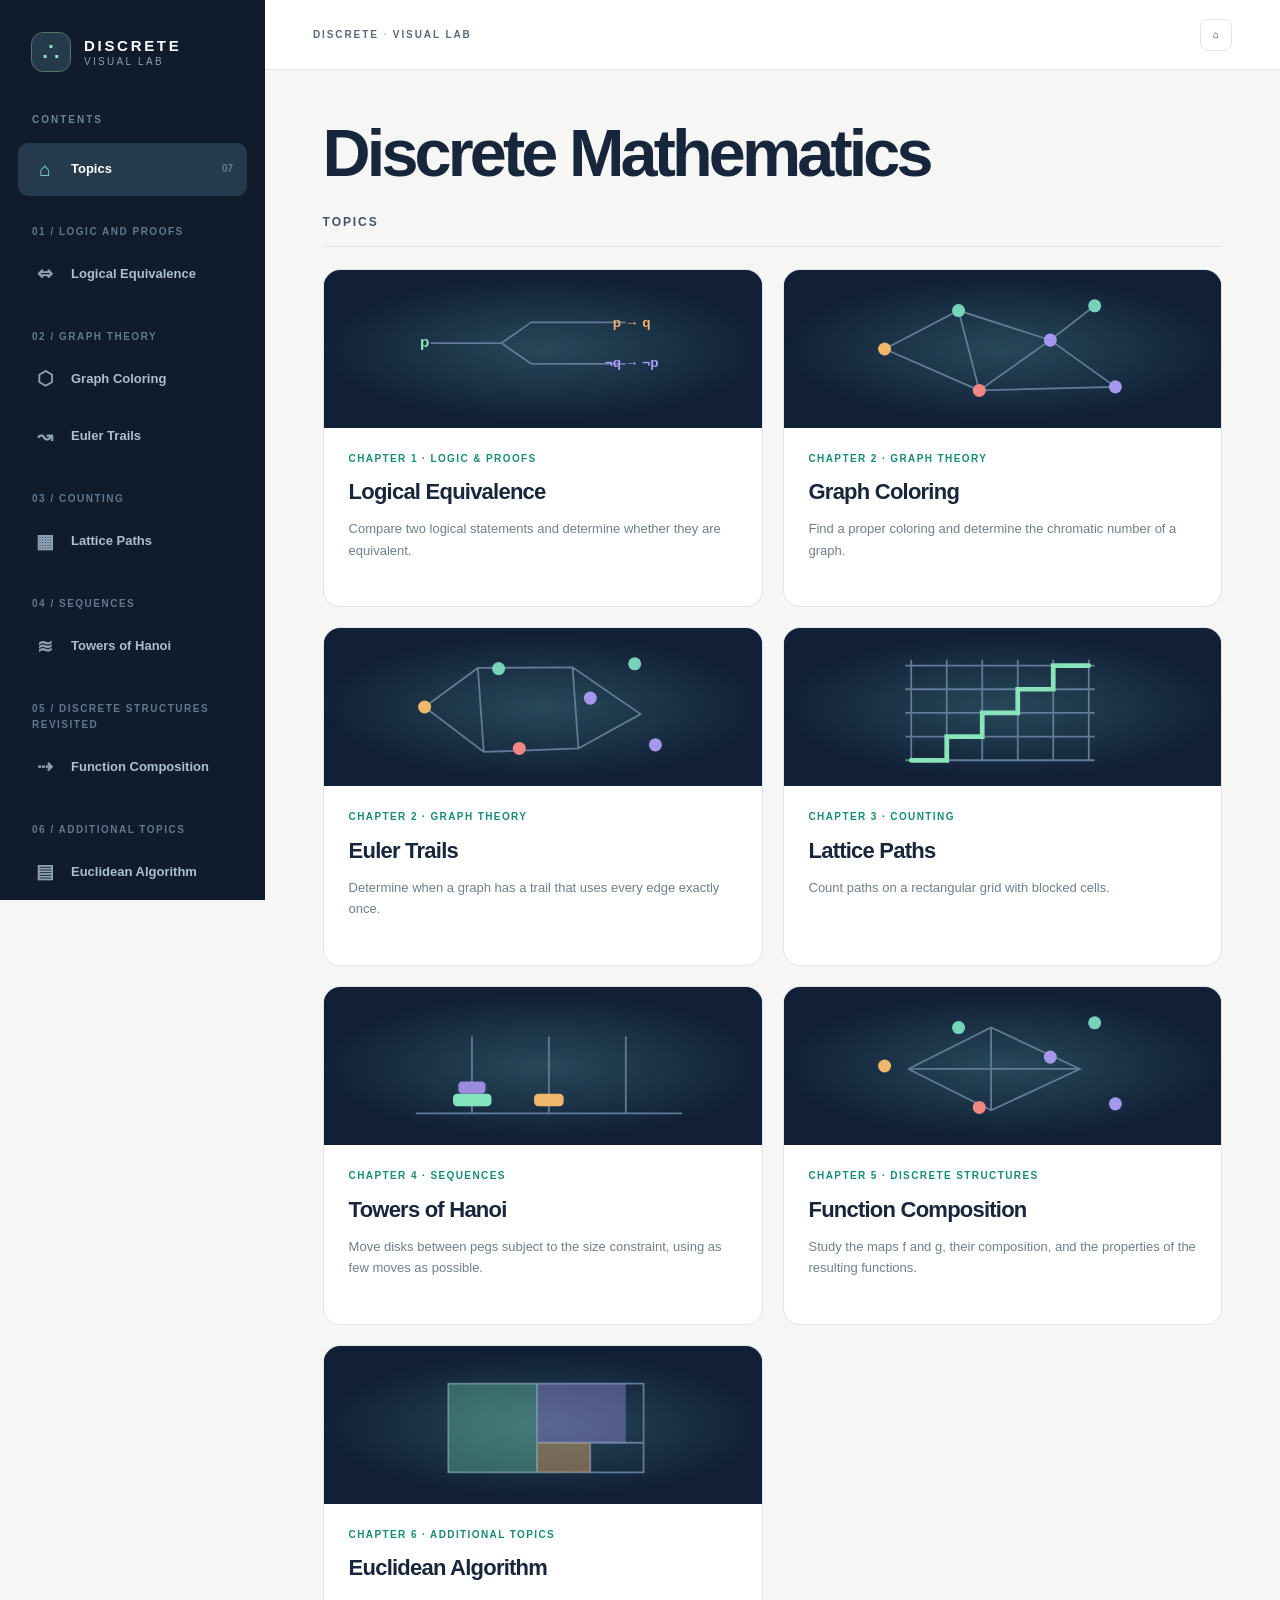
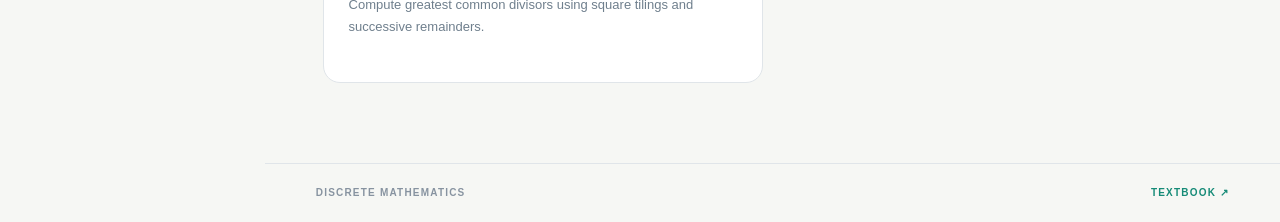
==== commit 40421035: "Simplify page layout and remove self-advertising" ====
--- a/index.html
+++ b/index.html
@@ -4,23 +4,23 @@
 <meta charset="utf-8">
 <meta name="viewport" content="width=device-width,initial-scale=1">
 <meta name="theme-color" content="#0e1626">
-<meta name="description" content="Seven genuinely interactive discrete mathematics studios: explore, manipulate, test conjectures, and solve mathematical challenges.">
-<title>Discrete Visual Lab · Interactive Mathematical Studios</title>
+<meta name="description" content="Discrete mathematics: logic, graph theory, counting, sequences, functions, and number theory.">
+<title>Discrete Mathematics</title>
 <link rel="stylesheet" href="styles.css">
 </head>
 <body>
 <div class="shell">
   <aside class="sidebar" id="sidebar">
     <a class="brand" href="#home" aria-label="Discrete Visual Lab home"><span class="brand-mark">∴</span><span><strong>DISCRETE</strong><small>VISUAL LAB</small></span></a>
-    <div class="side-overline">AN EXPLORATORY ATLAS</div>
+    <div class="side-overline">CONTENTS</div>
     <nav id="navigation" aria-label="Mathematics studios"></nav>
-    <div class="sidebar-bottom"><span class="status-pip"></span> No accounts. No libraries. Free forever.<p>Concepts aligned with <a href="https://discrete.openmathbooks.org/dmoi4/frontmatter.html" target="_blank" rel="noopener">Discrete Mathematics: An Open Introduction</a>, 4th ed., by Oscar Levin.</p></div>
+    <div class="sidebar-bottom">Textbook: <a href="https://discrete.openmathbooks.org/dmoi4/frontmatter.html" target="_blank" rel="noopener">Discrete Mathematics: An Open Introduction</a>, 4th ed., Oscar Levin.</div>
   </aside>
   <div class="shade" id="shade"></div>
   <div class="main-wrap">
-    <header class="topbar"><button class="mobile-toggle" id="mobileToggle" aria-label="Open navigation">☰</button><span class="topbar-brand">DISCRETE <span>·</span> VISUAL LAB</span><span class="topbar-right"><span class="live-dot"></span> INTERACTIVE MATHEMATICS <button class="icon-button" id="homeBtn" title="All studios" aria-label="All studios">↗</button></span></header>
+    <header class="topbar"><button class="mobile-toggle" id="mobileToggle" aria-label="Open navigation">☰</button><span class="topbar-brand">DISCRETE <span>·</span> VISUAL LAB</span><span class="topbar-right"><button class="icon-button" id="homeBtn" title="Topics" aria-label="Topics">⌂</button></span></header>
     <main id="content" tabindex="-1"></main>
-    <footer class="footer"><span>DISCRETE VISUAL LAB · CREATED FOR EXPLORATION</span><a href="https://discrete.openmathbooks.org/dmoi4/frontmatter.html" target="_blank" rel="noopener">BOOK REFERENCE ↗</a></footer>
+    <footer class="footer"><span>DISCRETE MATHEMATICS</span><a href="https://discrete.openmathbooks.org/dmoi4/frontmatter.html" target="_blank" rel="noopener">TEXTBOOK ↗</a></footer>
   </div>
 </div>
 <script defer src="app.js"></script>
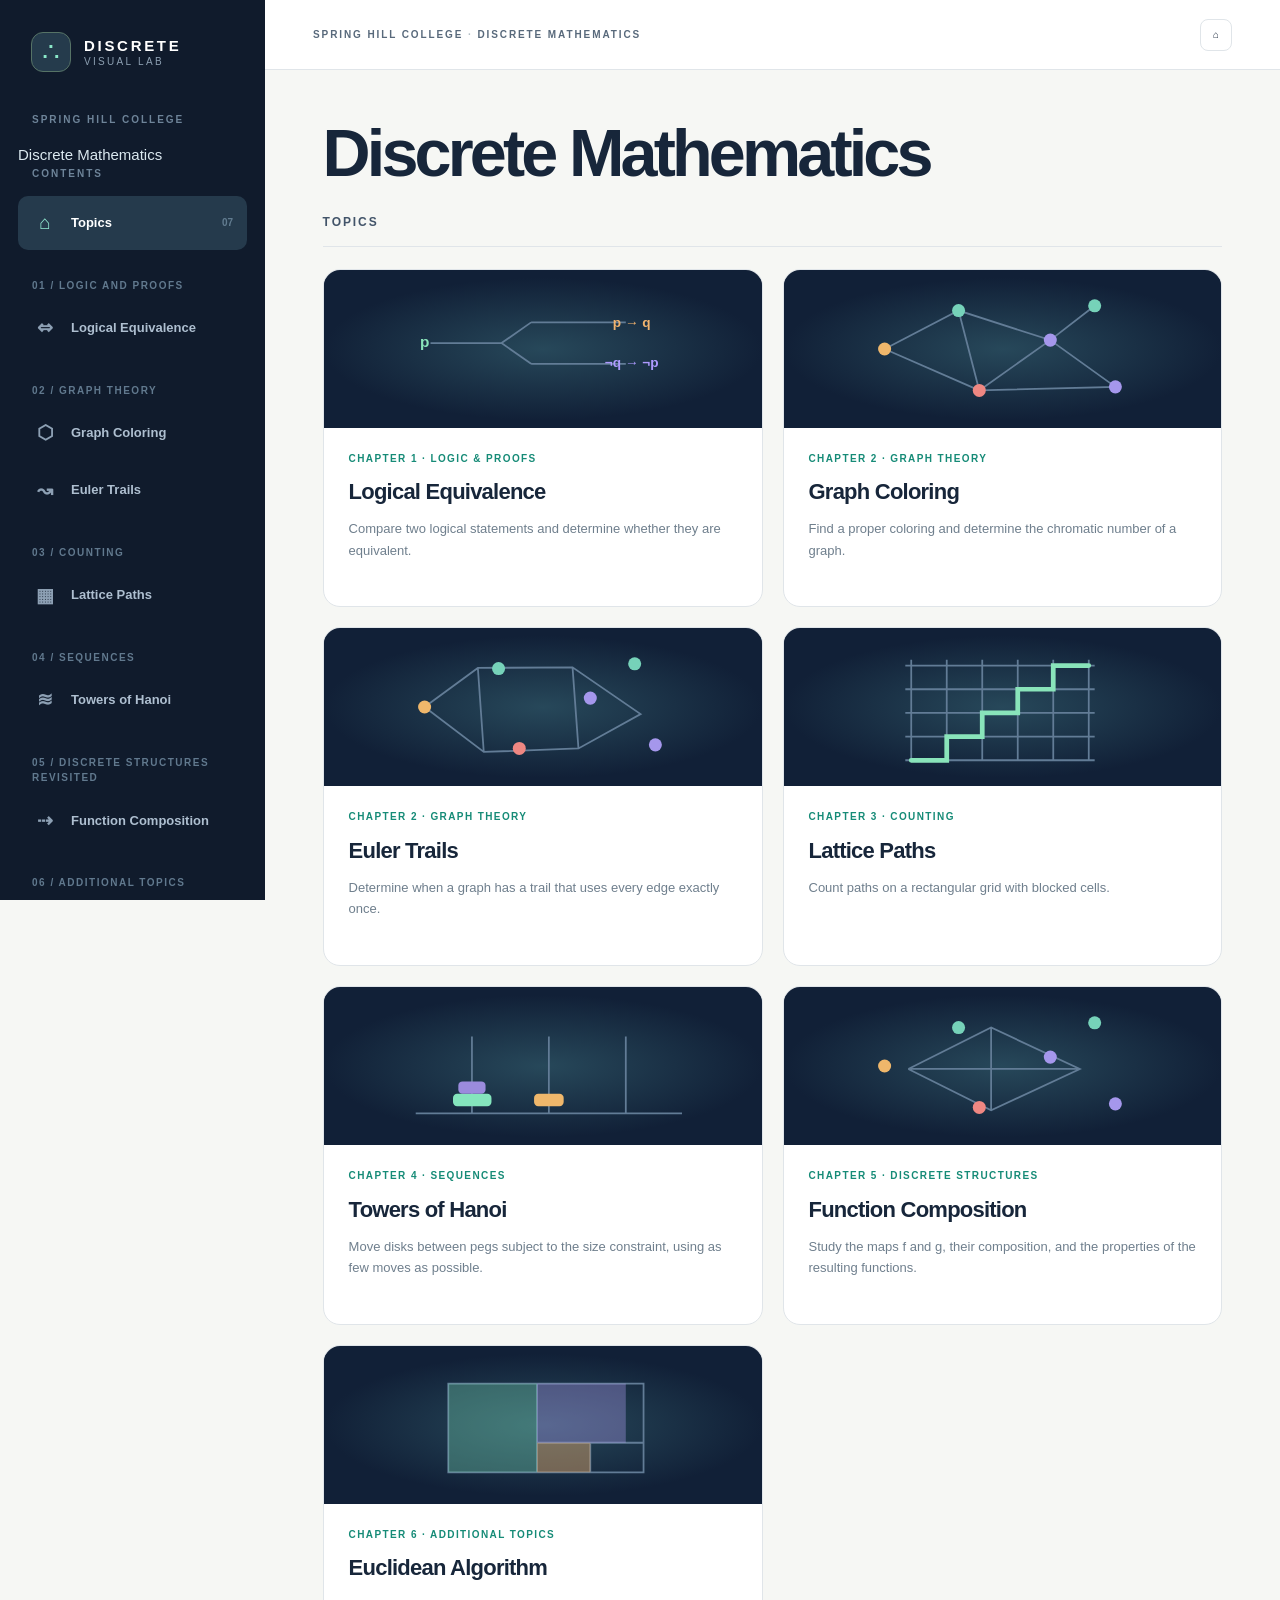
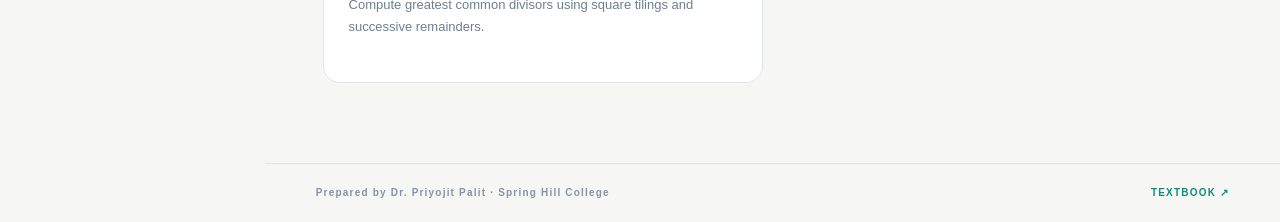
==== commit 5df0c160: "Identify Spring Hill College course and instructor in index.html" ====
--- a/index.html
+++ b/index.html
@@ -4,23 +4,26 @@
 <meta charset="utf-8">
 <meta name="viewport" content="width=device-width,initial-scale=1">
 <meta name="theme-color" content="#0e1626">
-<meta name="description" content="Discrete mathematics: logic, graph theory, counting, sequences, functions, and number theory.">
-<title>Discrete Mathematics</title>
+<meta name="description" content="Discrete Mathematics course visualizations prepared by Dr. Priyojit Palit for Spring Hill College.">
+<meta name="author" content="Dr. Priyojit Palit">
+<meta property="og:title" content="Discrete Mathematics | Spring Hill College">
+<meta property="og:description" content="Course visualizations prepared by Dr. Priyojit Palit.">
+<title>Discrete Mathematics | Spring Hill College</title>
 <link rel="stylesheet" href="styles.css">
 </head>
 <body>
 <div class="shell">
   <aside class="sidebar" id="sidebar">
     <a class="brand" href="#home" aria-label="Discrete Visual Lab home"><span class="brand-mark">∴</span><span><strong>DISCRETE</strong><small>VISUAL LAB</small></span></a>
-    <div class="side-overline">CONTENTS</div>
+    <div class="side-overline">SPRING HILL COLLEGE</div><div class="sidebar-course">Discrete Mathematics</div><div class="side-overline side-contents">CONTENTS</div>
     <nav id="navigation" aria-label="Mathematics studios"></nav>
-    <div class="sidebar-bottom">Textbook: <a href="https://discrete.openmathbooks.org/dmoi4/frontmatter.html" target="_blank" rel="noopener">Discrete Mathematics: An Open Introduction</a>, 4th ed., Oscar Levin.</div>
+    <div class="sidebar-bottom"><strong>Dr. Priyojit Palit</strong><span class="sidebar-role">Spring Hill College</span><p>Textbook: <a href="https://discrete.openmathbooks.org/dmoi4/frontmatter.html" target="_blank" rel="noopener">Discrete Mathematics: An Open Introduction</a>, 4th ed., Oscar Levin.</p></div>
   </aside>
   <div class="shade" id="shade"></div>
   <div class="main-wrap">
-    <header class="topbar"><button class="mobile-toggle" id="mobileToggle" aria-label="Open navigation">☰</button><span class="topbar-brand">DISCRETE <span>·</span> VISUAL LAB</span><span class="topbar-right"><button class="icon-button" id="homeBtn" title="Topics" aria-label="Topics">⌂</button></span></header>
+    <header class="topbar"><button class="mobile-toggle" id="mobileToggle" aria-label="Open navigation">☰</button><span class="topbar-brand">SPRING HILL COLLEGE <span>·</span> DISCRETE MATHEMATICS</span><span class="topbar-right"><button class="icon-button" id="homeBtn" title="Topics" aria-label="Topics">⌂</button></span></header>
     <main id="content" tabindex="-1"></main>
-    <footer class="footer"><span>DISCRETE MATHEMATICS</span><a href="https://discrete.openmathbooks.org/dmoi4/frontmatter.html" target="_blank" rel="noopener">TEXTBOOK ↗</a></footer>
+    <footer class="footer"><span>Prepared by Dr. Priyojit Palit · Spring Hill College</span><a href="https://discrete.openmathbooks.org/dmoi4/frontmatter.html" target="_blank" rel="noopener">TEXTBOOK ↗</a></footer>
   </div>
 </div>
 <script defer src="app.js"></script>
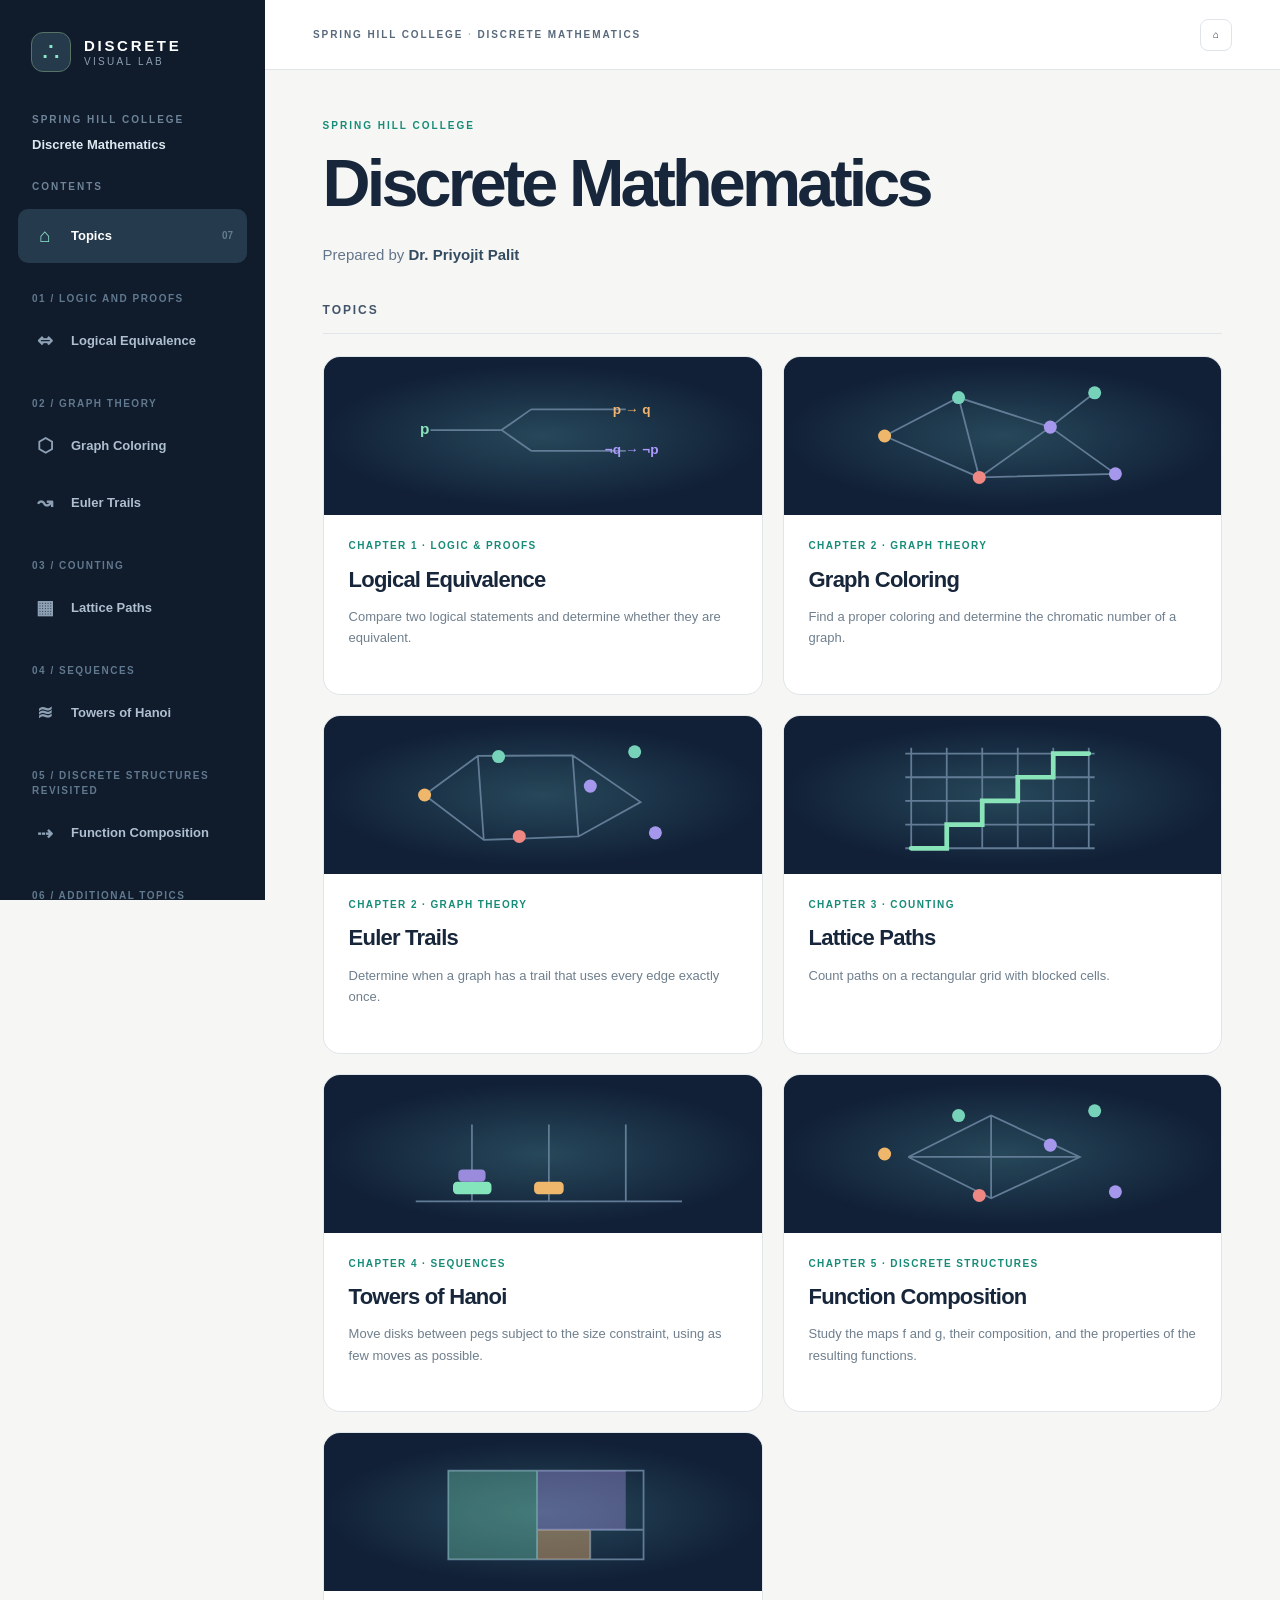
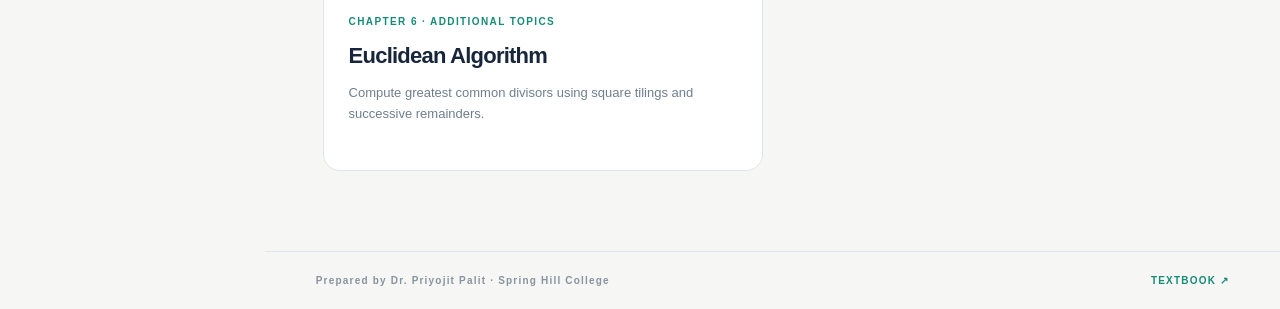
==== commit 42b0d680: "Load mathematical interaction improvements on every topic" ====
--- a/index.html
+++ b/index.html
@@ -27,5 +27,6 @@
   </div>
 </div>
 <script defer src="app.js"></script>
+<script defer src="improvements.js"></script>
 </body>
 </html>
--- a/styles.css
+++ b/styles.css
@@ -1,2 +1,20 @@
 :root{--navy:#101b2c;--navy2:#19273b;--light:#f6f7f4;--white:#fff;--ink:#17263a;--muted:#748195;--border:#e0e5e9;--teal:#168b77;--mint:#92ead2;--blue:#668ce2;--coral:#e97f76;--gold:#ebae5e;--violet:#9b8bdd;--canvas:#122037}
 *{box-sizing:border-box}html{scroll-behavior:smooth}body{margin:0;background:var(--light);color:var(--ink);font:15px/1.55 Inter,ui-sans-serif,-apple-system,BlinkMacSystemFont,"Segoe UI",sans-serif}button,input,select{font:inherit}button{cursor:pointer}button:focus-visible,a:focus-visible,select:focus-visible,input:focus-visible{outline:3px solid #63b4dc;outline-offset:3px}a{color:inherit}.shell{display:flex;min-height:100vh}.sidebar{position:sticky;top:0;width:265px;flex:none;background:var(--navy);color:#dbe9f0;height:100vh;display:flex;flex-direction:column;padding:32px 18px 24px;overflow-y:auto;z-index:20}.brand{display:flex;align-items:center;gap:13px;text-decoration:none;color:#fff;margin:0 13px 40px}.brand-mark{width:40px;height:40px;background:#253b4c;color:#8ae8c8;display:grid;place-items:center;border:1px solid #567366;border-radius:12px;font-size:28px;line-height:1}.brand strong{display:block;font-size:15px;letter-spacing:.18em}.brand small{display:block;font-size:10px;letter-spacing:.23em;color:#8da0b2;margin-top:-3px}.side-overline{font-size:10px;letter-spacing:.2em;color:#6e8499;margin:0 14px 15px;font-weight:800}.side-heading{margin:28px 14px 8px;color:#61798e;letter-spacing:.15em;font-size:10px;font-weight:750;text-transform:uppercase}.navitem{width:100%;display:flex;align-items:center;gap:13px;text-decoration:none;color:#aebfd0;font-size:13px;font-weight:600;padding:12px 14px;border-radius:10px;margin-bottom:4px;transition:background .15s}.navitem:hover,.navitem.active{background:#253a4c;color:#fff}.navitem.active .navicon{color:var(--mint)}.navicon{width:26px;color:#8da0b4;text-align:center;font-size:19px}.navitem .count{margin-left:auto;color:#627c90;font-size:10px}.sidebar-bottom{margin-top:auto;border-top:1px solid #2b3a4c;padding:20px 11px 0;color:#91a3b5;font-size:11px;line-height:1.7}.sidebar-bottom p{margin:8px 0 0}.sidebar-bottom a{color:#a9dccd}.status-pip,.live-dot{display:inline-block;width:7px;height:7px;border-radius:50%;background:#65e2b5;margin-right:6px;box-shadow:0 0 0 3px #65e2b51c}.shade{display:none}.main-wrap{flex:1;min-width:0;display:flex;flex-direction:column}.topbar{height:70px;background:#fff;border-bottom:1px solid var(--border);display:flex;align-items:center;justify-content:space-between;padding:0 48px}.topbar-brand{font-size:10px;letter-spacing:.19em;font-weight:900;color:#58697b}.topbar-brand span{color:#b3bec6}.topbar-right{font-size:10px;letter-spacing:.15em;font-weight:800;color:#81909e;display:flex;align-items:center;gap:13px}.icon-button{border:1px solid var(--border);width:32px;height:32px;background:#fff;border-radius:8px;color:var(--ink)}.mobile-toggle{display:none;border:0;background:transparent;font-size:24px;color:var(--ink)}#content{width:100%;max-width:1470px;margin:0 auto;flex:1;padding:48px clamp(22px,4.5vw,76px) 80px}.footer{border-top:1px solid var(--border);padding:21px 5%;display:flex;align-items:center;justify-content:space-between;color:#8793a0;font-size:10px;font-weight:700;letter-spacing:.12em}.footer a{text-decoration:none;color:var(--teal)}.eyebrow{font-size:10px;font-weight:850;letter-spacing:.2em;text-transform:uppercase;color:var(--teal);margin:0 0 14px}.intro-head{max-width:930px}.intro-head h1{font-size:clamp(39px,5.2vw,72px);line-height:1.07;letter-spacing:-.058em;font-weight:780;margin:0 0 24px}.intro-head h1 em{font-family:Georgia,serif;font-weight:400;color:var(--teal)}.lede{font-size:17px;max-width:730px;color:#667588;line-height:1.8;margin:0}.home-statline{display:flex;gap:24px;flex-wrap:wrap;margin:35px 0 40px}.home-statline span{color:#677588;border-left:2px solid #a2d8c7;padding-left:14px;font-size:12px}.home-statline strong{color:#24374b}.section-heading{display:flex;align-items:center;justify-content:space-between;gap:12px;border-bottom:1px solid var(--border);padding-bottom:14px;margin-bottom:22px;color:#425469}.section-heading h2{font-size:12px;letter-spacing:.16em;text-transform:uppercase;margin:0}.section-heading span{color:#99a6af;font-size:12px}.tiles{display:grid;grid-template-columns:repeat(2,minmax(0,1fr));gap:20px}.tile{background:#fff;border:1px solid var(--border);border-radius:17px;overflow:hidden;text-decoration:none;display:block;transition:box-shadow .2s,transform .2s,border-color .2s}.tile:hover{transform:translateY(-3px);box-shadow:0 18px 42px #15263a16;border-color:#aac9c0}.tile-art{height:158px;background:#112037;position:relative;overflow:hidden;display:flex;align-items:center;justify-content:center}.tile-art svg{width:100%;height:100%}.tile-body{padding:23px 25px}.tile-index{font-size:10px;text-transform:uppercase;letter-spacing:.14em;font-weight:800;color:var(--teal)}.tile-body h3{font-size:22px;letter-spacing:-.035em;margin:9px 0}.tile-body p{font-size:13px;line-height:1.65;color:#6f7f8d;margin:0 0 21px;min-height:44px}.tile-link{font-size:12px;font-weight:850;letter-spacing:.04em;color:var(--teal)}.note-block{border:1px dashed #b8c8c6;border-radius:12px;background:#f0f5f1;padding:23px 27px;margin-top:26px;max-width:840px;font-size:13px;color:#667588}.note-block strong{color:#305e53}.crumb{color:#8492a1;letter-spacing:.1em;text-transform:uppercase;font-size:10px;font-weight:850;margin-bottom:17px}.crumb a{text-decoration:none;color:#637785}.lesson-head{margin:0 0 30px}.lesson-head h1{font-size:clamp(34px,4.1vw,53px);line-height:1.13;letter-spacing:-.055em;margin:0 0 12px}.lesson-head p{color:#607083;font-size:15px;max-width:810px;line-height:1.75;margin:0}.lesson-flags{display:flex;gap:9px;margin-top:20px;flex-wrap:wrap}.flag{border:1px solid #dae2e1;border-radius:999px;padding:5px 12px;font-size:10px;color:#536a69;font-weight:800;letter-spacing:.05em;background:#fff}.studio{border:1px solid #dfe6e9;border-radius:18px;overflow:hidden;background:#fff;box-shadow:0 7px 18px #13253908}.studio-titlebar{display:flex;align-items:center;justify-content:space-between;gap:15px;padding:15px 21px;background:#142239;color:#c2d4df}.studio-titlebar b{font-size:10px;letter-spacing:.15em}.studio-titlebar small{color:#839cae;font-size:11px}.stage{min-height:380px;background:var(--canvas);position:relative;overflow:hidden}.stage svg{display:block;width:100%;height:auto;max-height:570px;touch-action:none}.stage.split{display:grid;grid-template-columns:1.1fr .9fr}.stage .side-visual{border-left:1px solid #32445c;padding:25px;overflow:auto;color:#b7cede}.stage .side-visual h3{color:white;font-size:12px;letter-spacing:.15em;margin:0 0 16px;text-transform:uppercase}.studio-controls{display:grid;grid-template-columns:minmax(0,1fr) 270px;border-top:1px solid #e0e8eb}.control-pane{padding:25px;min-width:0}.insight-pane{border-left:1px solid #e5e9eb;background:#f8faf8;padding:26px}.insight-pane .small-head{font-size:10px;letter-spacing:.14em;color:#64897d;font-weight:850;text-transform:uppercase}.insight-pane h3{font-size:20px;line-height:1.25;margin:9px 0;color:#2a493e}.insight-pane p{font-size:13px;color:#6b7b85;line-height:1.7}.insight-pane .keyidea{border-top:1px solid #dfe7e3;padding-top:14px;margin-top:20px}.keyidea strong{font-size:11px;text-transform:uppercase;letter-spacing:.1em;color:#276c5b}.buttons{display:flex;flex-wrap:wrap;gap:9px;margin:0 0 14px}.btn{background:#fff;border:1px solid #d5e0e4;color:#314456;border-radius:9px;padding:10px 13px;font-size:12px;font-weight:750;min-height:40px;transition:background .12s}.btn:hover{border-color:#91b5a7;background:#f2faf6}.btn.primary{background:#187e70;color:#fff;border-color:#187e70}.btn.primary:hover{background:#116557}.btn.danger{color:#bd5757}.btn:disabled{opacity:.4;cursor:not-allowed}.btn.selected{border-color:#168b77;background:#e5f6ef;color:#0b7566}.control-group{display:flex;flex-wrap:wrap;gap:18px;align-items:flex-end;margin:0 0 18px}.field{display:flex;flex-direction:column;gap:7px;flex:1;min-width:125px}.field label,.control-label{color:#728190;text-transform:uppercase;font-size:10px;letter-spacing:.1em;font-weight:800}.field select,.field input[type=number]{width:100%;min-height:42px;border:1px solid #d8e1e6;border-radius:9px;padding:8px 11px;background:#fff;color:#2d4255}.field input[type=range]{width:100%;accent-color:var(--teal);height:31px}.readout{padding:13px 16px;border-radius:10px;background:#f3f8f5;border:1px solid #e1eee7;color:#355c4d;font-size:13px;line-height:1.65;min-height:53px}.readout strong{font-weight:850}.readout.warning{background:#fff3ef;border-color:#f7d9cc;color:#9d5642}.readout.notice{background:#edf4fb;border-color:#d5e3f2;color:#36648a}.metrics{display:flex;gap:8px;flex-wrap:wrap;margin-bottom:16px}.metric{padding:12px 15px;border:1px solid #e2e9e8;border-radius:11px;background:#fbfdfb;flex:1;min-width:95px}.metric small{display:block;font-size:10px;color:#8a98a3;text-transform:uppercase;letter-spacing:.08em;font-weight:800}.metric strong{display:block;font-size:23px;line-height:1.3;color:#25483f;letter-spacing:-.03em}.metric strong.coral{color:#c76561}.legend{display:flex;align-items:center;gap:15px;flex-wrap:wrap;font-size:11px;color:#607387;margin:10px 0 14px}.swatch{display:inline-block;width:10px;height:10px;border-radius:3px;margin-right:5px;vertical-align:middle}.palette{display:flex;gap:8px;align-items:center}.palette button{width:32px;height:32px;border:3px solid #fff;border-radius:50%;outline:1px solid #c4d0d0}.palette button.active{outline:3px solid #384e60}.palette small{color:#81909e;margin-left:5px;font-size:11px}.table-scroll{max-width:100%;overflow-x:auto}.truth-table{width:100%;border-collapse:collapse;font-size:13px;margin:10px 0}.truth-table th{color:#73848d;font-size:11px;text-align:center;letter-spacing:.05em}.truth-table td{border-top:1px solid #e5edef;text-align:center;padding:11px 6px;font-weight:700}.truth-table tr.focus{background:#def5ec}.truth-table tr.counterexample{background:#fff0e9}.truth-table button{border:none;background:#edf4f5;padding:6px 11px;border-radius:7px}.logic-switches{display:flex;gap:15px;align-items:center;flex-wrap:wrap;margin-bottom:14px}.switch{background:#20334b;color:white;border:1px solid #536579;min-width:88px;border-radius:10px;padding:12px 18px;font-size:14px;font-weight:800}.switch.on{background:#126b5c;border-color:#53c1a5}.logic-diagram{display:flex;align-items:center;justify-content:center;flex-wrap:wrap;gap:16px;min-height:230px;padding:30px;color:#c4d7de}.logic-box{border:1px solid #486076;border-radius:13px;padding:20px;min-width:110px;text-align:center}.logic-box strong{font-size:26px;color:white;display:block}.logic-box small{font-size:10px;text-transform:uppercase;letter-spacing:.1em}.logic-box.result{border-color:#85e6c7;background:#244c46}.logic-arrow{color:#7795a6;font-size:27px}.barred{color:#f0988c}.helper{color:#82909c;font-size:12px;margin:12px 0}.challenge{border-left:3px solid #d3a058;padding-left:14px;margin:15px 0;font-size:12px;color:#6c7880}.detail-panel{border-top:1px solid var(--border);padding:18px 25px 24px;font-size:13px;color:#657789;line-height:1.65}.detail-panel strong{color:#2f5a50}.detail-panel summary{cursor:pointer;color:#2c6e61;font-weight:850}.about-link{margin-top:24px;font-size:12px;color:#72808d}.about-link a{color:var(--teal)}.chip{background:#e1f2e9;padding:3px 9px;border-radius:5px;color:#247b65;font-size:12px;font-weight:800}.svg-click{cursor:pointer}.svg-grab{cursor:grab}.svg-grab:active{cursor:grabbing}.cellnum{font:700 18px ui-monospace,Consolas,monospace}.noscroll{overflow:hidden}@media(max-width:1190px){.sidebar{width:235px}.studio-controls{grid-template-columns:minmax(0,1fr) 238px}.topbar{padding:0 25px}#content{padding:35px 30px 60px}}@media(max-width:850px){.sidebar{position:fixed;left:0;top:0;transform:translateX(-110%);transition:transform .2s;height:100dvh;box-shadow:0 20px 60px #0003}.sidebar.open{transform:none}.shade.show{display:block;position:fixed;inset:0;background:#07132499;z-index:19}.mobile-toggle{display:block}.topbar{height:60px}.topbar-right{font-size:0}.topbar-right .live-dot{display:none}.studio-controls{grid-template-columns:1fr}.insight-pane{border-left:0;border-top:1px solid #e1e9e7}.tiles{grid-template-columns:1fr 1fr}.stage{min-height:290px}}@media(max-width:630px){.tiles{grid-template-columns:1fr}.intro-head h1{font-size:39px}#content{padding:30px 15px 50px}.topbar{padding:0 15px}.studio-titlebar{padding:14px}.studio-titlebar small{display:none}.control-pane,.insight-pane{padding:18px}.lesson-head h1{font-size:33px}.stage{min-height:230px}.stage.split{grid-template-columns:1fr}.footer{gap:12px;flex-wrap:wrap}.tile-art{height:145px}.home-statline{gap:12px}.control-group{gap:10px}.field{min-width:120px}.truth-table{font-size:11px}.truth-table td{padding:10px 3px}.logic-box{min-width:86px;padding:13px}.logic-box strong{font-size:21px}}
+
+/* Spring Hill College course identification */
+.sidebar-course{font-size:13px;color:#dce9f0;font-weight:650;margin:-8px 14px 24px;letter-spacing:0}
+.side-contents{margin-top:0}
+.sidebar-bottom strong{display:block;color:#e4f0f6;font-size:12px;font-weight:650}
+.sidebar-role{display:block;margin-top:2px;color:#a1b4c3}
+.course-byline{font-size:15px;color:#63758a;margin:0 0 34px;line-height:1.6}
+.course-byline strong{color:#344c60;font-weight:700}
+@media(max-width:630px){.topbar-brand{font-size:9px;letter-spacing:.07em}.course-byline{margin-bottom:25px}}
+
+/* Course activity controls */
+.palette-controls{display:flex;align-items:center;gap:10px;flex-wrap:wrap;margin:0 0 16px;font-size:12px;font-weight:700;color:#50667a}
+.palette-choice{width:36px;height:36px;border:2px solid #9eafb9;border-radius:50%;color:#182c38;font-weight:900}.palette-choice.chosen{outline:3px solid #244e65;outline-offset:2px}
+.math-recursion,.mapping-diagnostics{padding:17px 25px;border-top:1px solid #e0e8eb;background:#fafcfa;font-size:13px;color:#425866}.math-recursion ol{padding-left:23px}.math-recursion li{padding:3px 0}
+.mapping-diagnostics p{margin:7px 0}.mapping-legend{font-size:12px;color:#627789;margin:8px 0}.form-error{color:#b14b40;font-weight:700}
+.formula-builder{border:1px solid #dbe8df;border-radius:10px;padding:13px;margin:12px 0}.formula-builder strong{display:block;font-size:13px;margin-bottom:10px}.formula-fields{display:flex;gap:13px;flex-wrap:wrap;align-items:center;margin-bottom:11px}.formula-fields label{font-size:13px}
+.quotient-prompt{background:#ecf7f1;padding:14px;border:1px solid #cfe5d7;border-radius:10px;margin:14px 0}.quotient-prompt label{font-size:13px;font-weight:700;display:block;margin-bottom:9px}.quotient-prompt input{max-width:180px;border:1px solid #aac6ba;border-radius:7px;padding:10px;font:inherit}.math-note{font-size:13px;line-height:1.6;margin:8px 0;color:#486b56}.division-line{padding:7px 10px;border-bottom:1px solid #dfe9e6;font:600 13px ui-monospace,monospace}
+@media(max-width:600px){.palette-choice{min-width:38px}.math-recursion,.mapping-diagnostics{padding:16px}.formula-fields{gap:8px}}
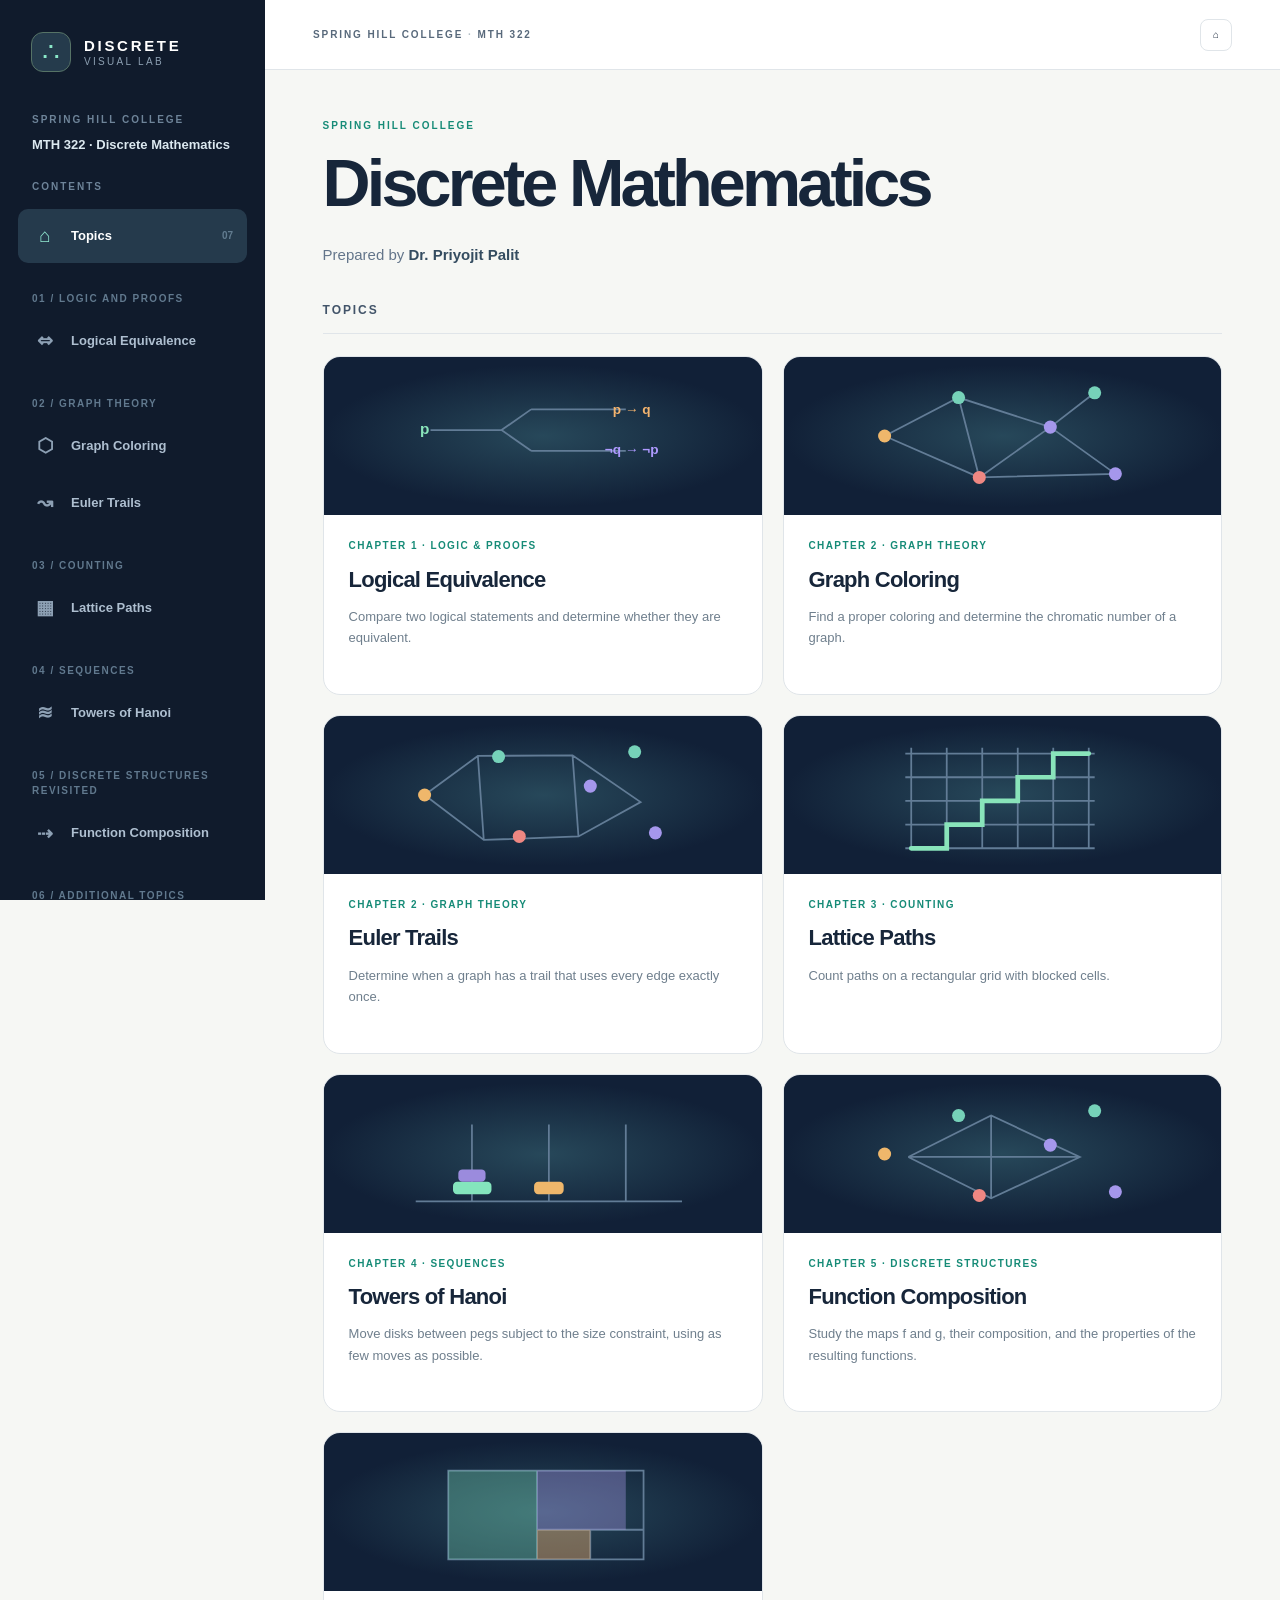
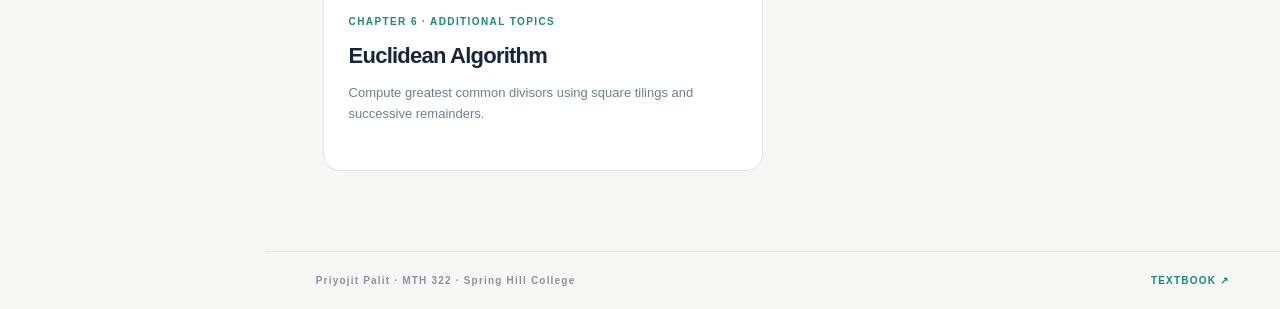
==== commit 9a6344e1: "Display MTH 322 and remove honorific in index.html" ====
--- a/index.html
+++ b/index.html
@@ -4,29 +4,31 @@
 <meta charset="utf-8">
 <meta name="viewport" content="width=device-width,initial-scale=1">
 <meta name="theme-color" content="#0e1626">
-<meta name="description" content="Discrete Mathematics course visualizations prepared by Dr. Priyojit Palit for Spring Hill College.">
-<meta name="author" content="Dr. Priyojit Palit">
-<meta property="og:title" content="Discrete Mathematics | Spring Hill College">
-<meta property="og:description" content="Course visualizations prepared by Dr. Priyojit Palit.">
-<title>Discrete Mathematics | Spring Hill College</title>
+<meta name="description" content="MTH 322 Discrete Mathematics course visualizations prepared by Priyojit Palit for Spring Hill College.">
+<meta name="author" content="Priyojit Palit">
+<meta property="og:title" content="MTH 322 — Discrete Mathematics | Spring Hill College">
+<meta property="og:description" content="Course visualizations prepared by Priyojit Palit.">
+<title>MTH 322 — Discrete Mathematics | Spring Hill College</title>
 <link rel="stylesheet" href="styles.css">
+<link rel="stylesheet" href="practice.css">
 </head>
 <body>
 <div class="shell">
   <aside class="sidebar" id="sidebar">
     <a class="brand" href="#home" aria-label="Discrete Visual Lab home"><span class="brand-mark">∴</span><span><strong>DISCRETE</strong><small>VISUAL LAB</small></span></a>
-    <div class="side-overline">SPRING HILL COLLEGE</div><div class="sidebar-course">Discrete Mathematics</div><div class="side-overline side-contents">CONTENTS</div>
+    <div class="side-overline">SPRING HILL COLLEGE</div><div class="sidebar-course">MTH 322 · Discrete Mathematics</div><div class="side-overline side-contents">CONTENTS</div>
     <nav id="navigation" aria-label="Mathematics studios"></nav>
-    <div class="sidebar-bottom"><strong>Dr. Priyojit Palit</strong><span class="sidebar-role">Spring Hill College</span><p>Textbook: <a href="https://discrete.openmathbooks.org/dmoi4/frontmatter.html" target="_blank" rel="noopener">Discrete Mathematics: An Open Introduction</a>, 4th ed., Oscar Levin.</p></div>
+    <div class="sidebar-bottom"><strong>Priyojit Palit</strong><span class="sidebar-role">Spring Hill College</span><p>Textbook: <a href="https://discrete.openmathbooks.org/dmoi4/frontmatter.html" target="_blank" rel="noopener">Discrete Mathematics: An Open Introduction</a>, 4th ed., Oscar Levin.</p></div>
   </aside>
   <div class="shade" id="shade"></div>
   <div class="main-wrap">
-    <header class="topbar"><button class="mobile-toggle" id="mobileToggle" aria-label="Open navigation">☰</button><span class="topbar-brand">SPRING HILL COLLEGE <span>·</span> DISCRETE MATHEMATICS</span><span class="topbar-right"><button class="icon-button" id="homeBtn" title="Topics" aria-label="Topics">⌂</button></span></header>
+    <header class="topbar"><button class="mobile-toggle" id="mobileToggle" aria-label="Open navigation">☰</button><span class="topbar-brand">SPRING HILL COLLEGE <span>·</span> MTH 322</span><span class="topbar-right"><button class="icon-button" id="homeBtn" title="Topics" aria-label="Topics">⌂</button></span></header>
     <main id="content" tabindex="-1"></main>
-    <footer class="footer"><span>Prepared by Dr. Priyojit Palit · Spring Hill College</span><a href="https://discrete.openmathbooks.org/dmoi4/frontmatter.html" target="_blank" rel="noopener">TEXTBOOK ↗</a></footer>
+    <footer class="footer"><span>Priyojit Palit · MTH 322 · Spring Hill College</span><a href="https://discrete.openmathbooks.org/dmoi4/frontmatter.html" target="_blank" rel="noopener">TEXTBOOK ↗</a></footer>
   </div>
 </div>
 <script defer src="app.js"></script>
+<script defer src="practice.js"></script>
 <script defer src="improvements.js"></script>
 </body>
 </html>
--- a/practice.css
+++ b/practice.css
@@ -0,0 +1,10 @@
+/* Problem-generation controls, separate from the mathematical diagram. */
+.practice-toolbar{background:#f8fbfa;border-bottom:1px solid #dfe9e7;padding:18px 24px 16px;color:#294759}
+.practice-main{display:flex;align-items:center;gap:9px;flex-wrap:wrap}
+.practice-field{display:inline-flex;align-items:center;gap:9px;font-size:12px;font-weight:750;color:#596e7b}
+.practice-field select{min-height:40px;border:1px solid #cbdcd8;background:#fff;border-radius:9px;padding:0 30px 0 10px;color:#294759}
+.practice-toolbar .btn{margin:0}
+.practice-code{margin-left:auto;border:1px solid #d3e1db;background:#fff;padding:6px 10px;border-radius:7px;color:#667781;font:700 12px ui-monospace,Consolas,monospace;letter-spacing:.04em}
+.practice-goal{font-size:12px;color:#506b72;margin:10px 0 0}
+.practice-notice:not(:empty){display:block;font-size:12px;color:#1b755d;margin-top:8px;overflow-wrap:anywhere}
+@media(max-width:650px){.practice-toolbar{padding:14px 16px}.practice-main{gap:8px}.practice-code{margin-left:0}.practice-field{width:100%;justify-content:space-between;margin-bottom:4px}.practice-main .btn{flex:1}}
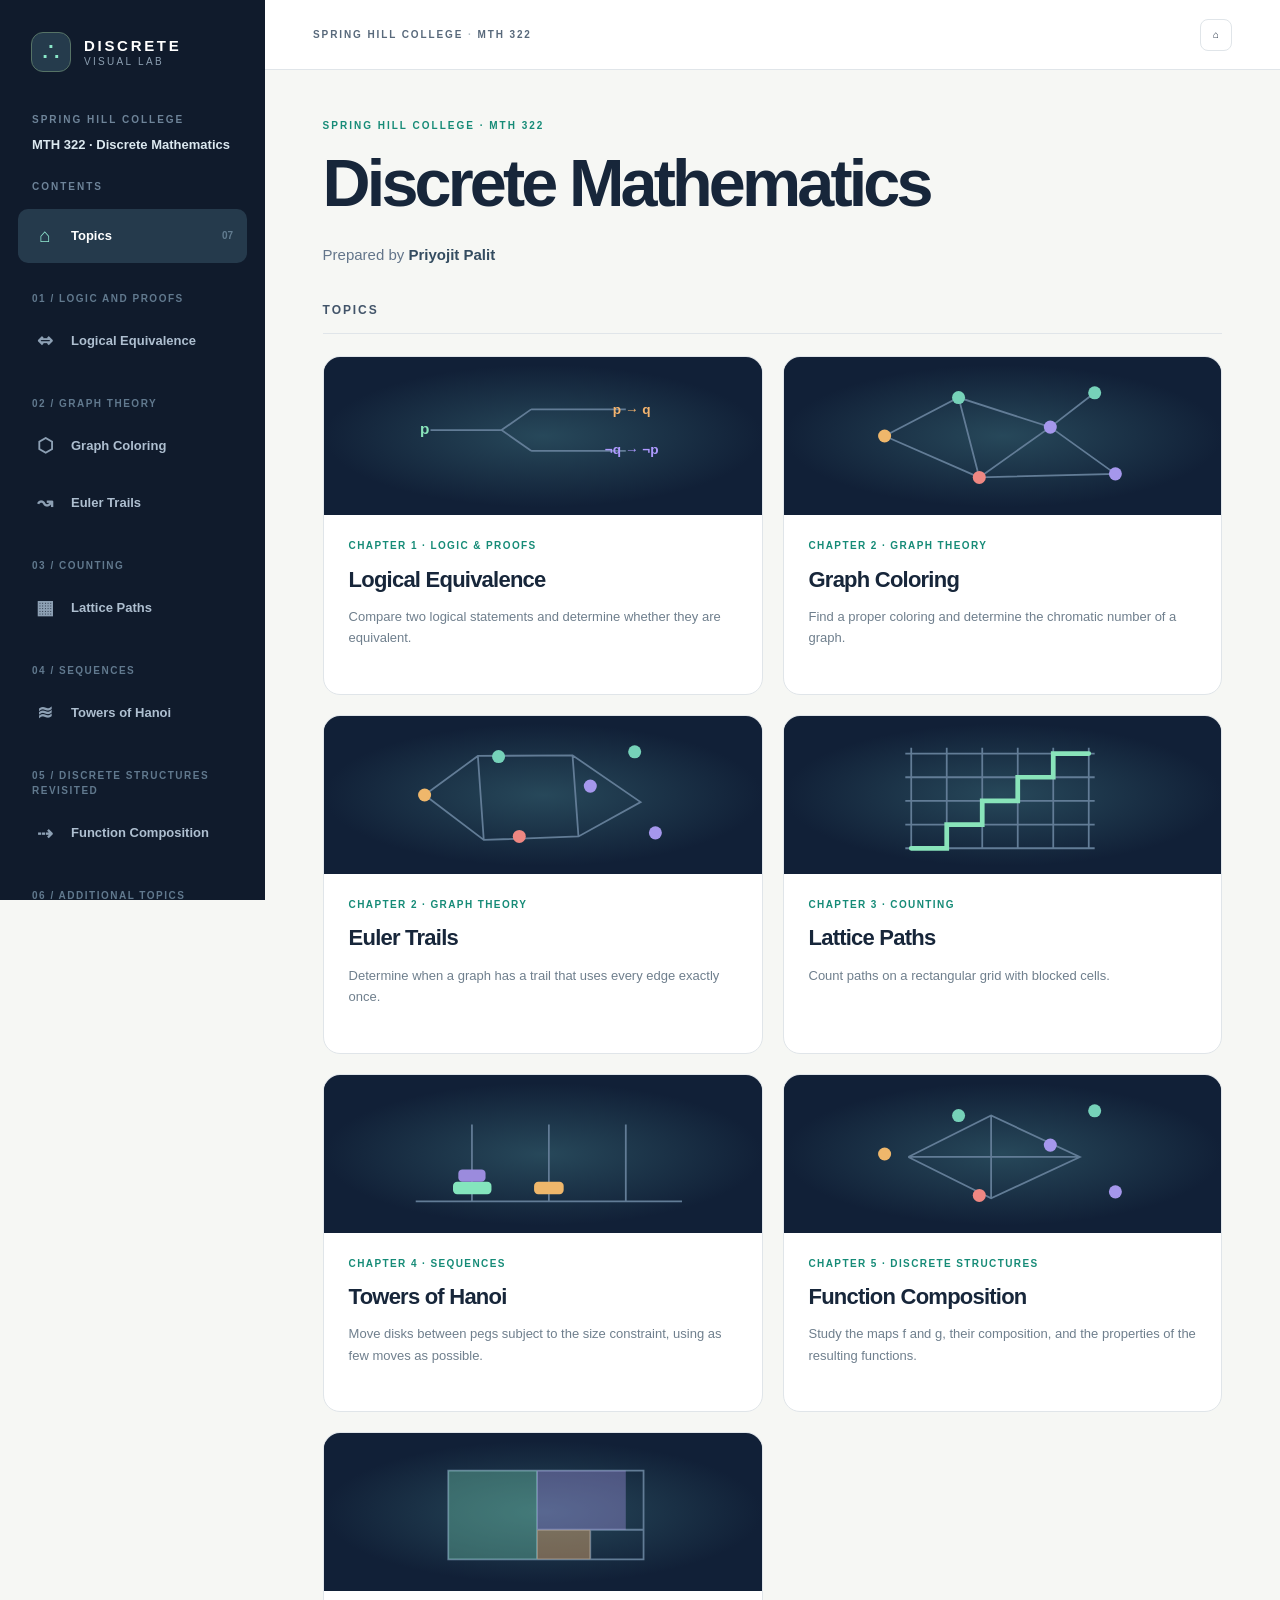
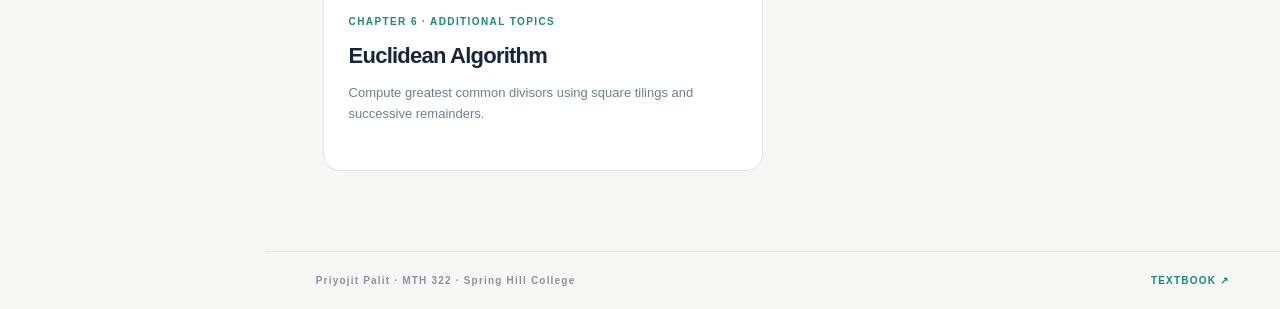
==== commit b39dba7e: "Load one consolidated application script" ====
--- a/index.html
+++ b/index.html
@@ -28,7 +28,5 @@
   </div>
 </div>
 <script defer src="app.js"></script>
-<script defer src="practice.js"></script>
-<script defer src="improvements.js"></script>
 </body>
 </html>
